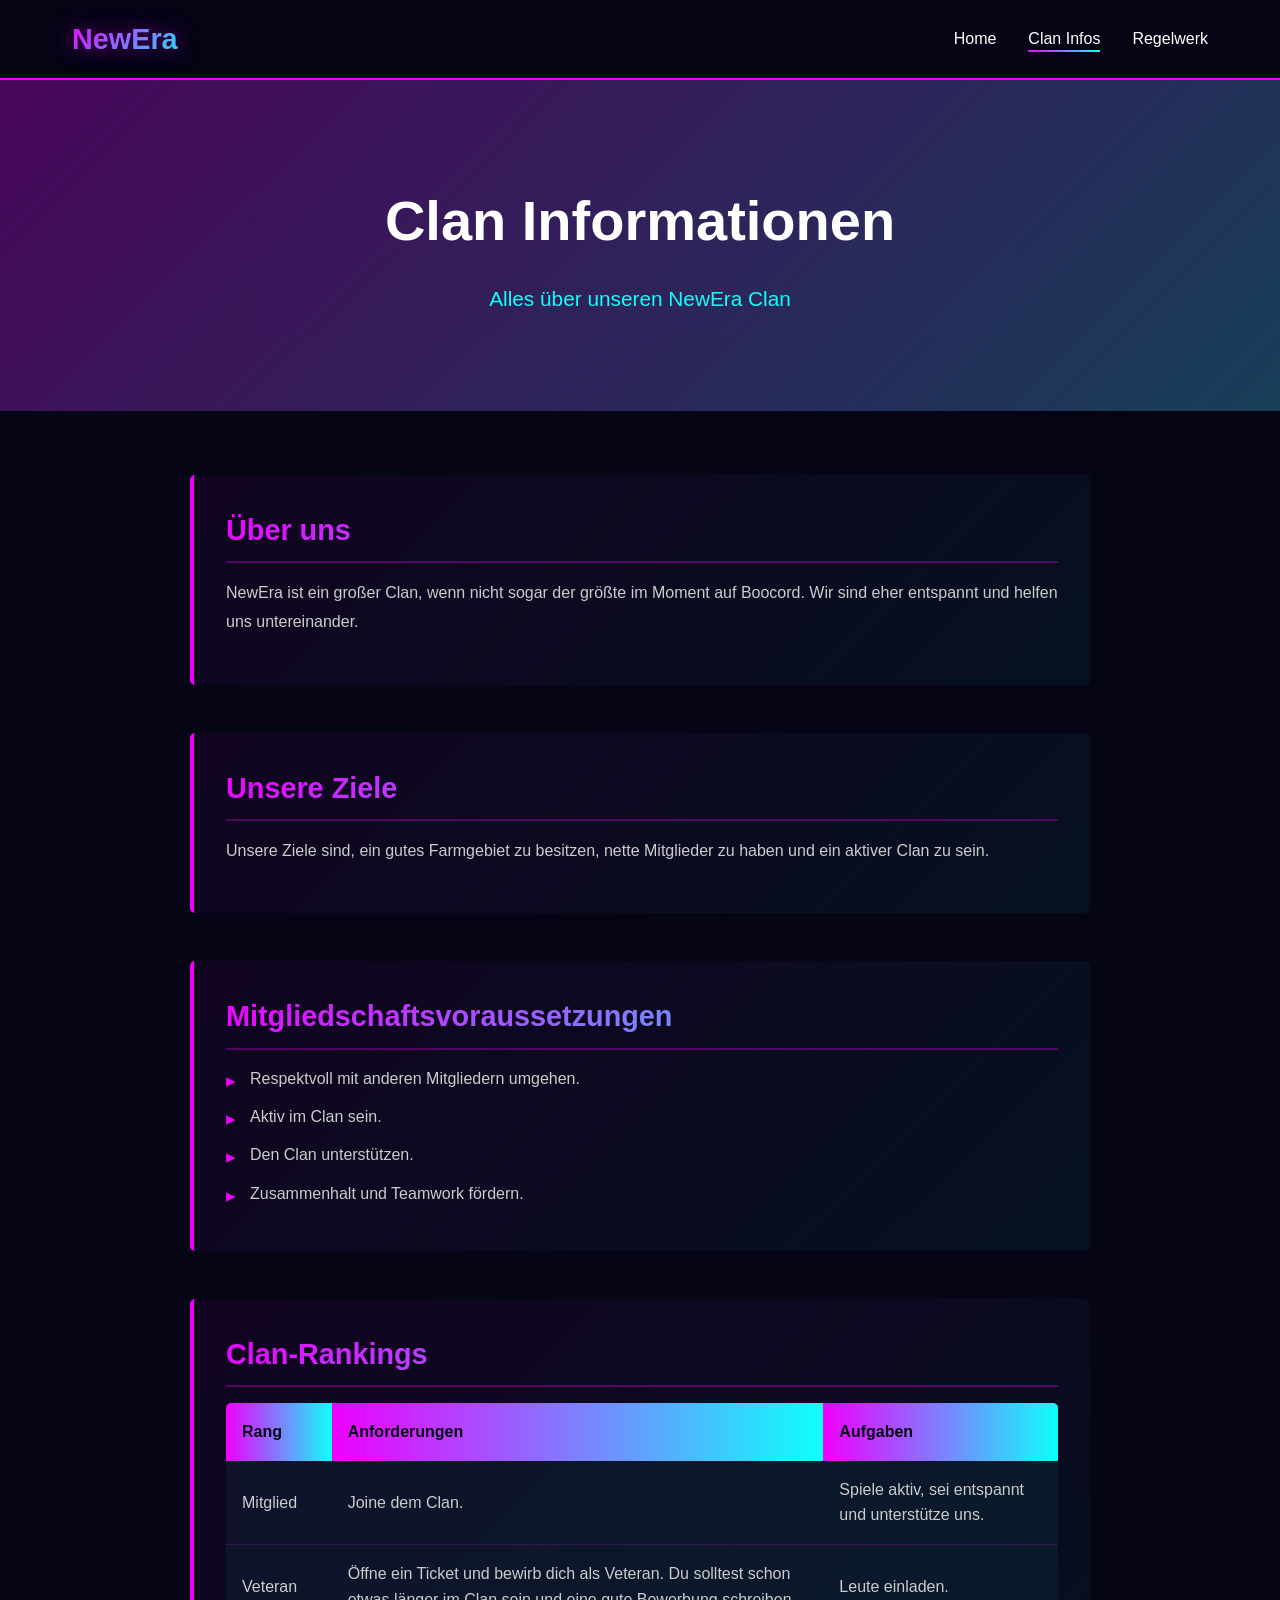
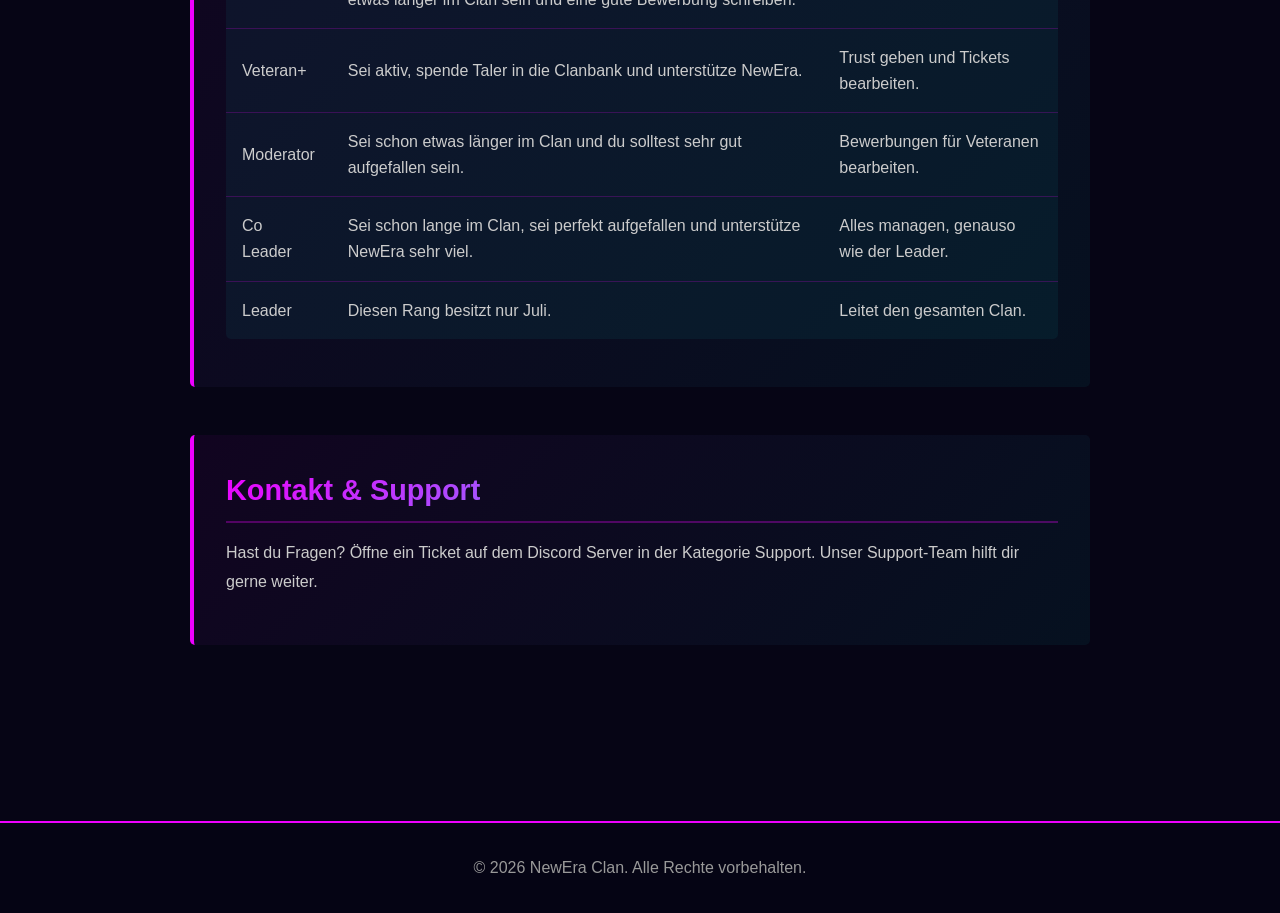
==== claninfos.html @ 6bc12ff0 "Update claninfos.html" ====
<!DOCTYPE html>
<html lang="de">
<head>
    <meta charset="UTF-8">
    <meta name="viewport" content="width=device-width, initial-scale=1.0">
    <title>Clan Infos - NewEra</title>

    <link rel="stylesheet" href="styles.css">
    <link rel="stylesheet" href="pages.css">
</head>
<body>

<nav class="navbar">
    <div class="nav-container">
        <div class="logo">NewEra</div>

        <ul class="nav-links">
            <li><a href="index.html">Home</a></li>
            <li><a href="claninfos.html" class="active">Clan Infos</a></li>
            <li><a href="Regeln.html">Regelwerk</a></li>
        </ul>
    </div>
</nav>

<section class="page-header">
    <h1>Clan Informationen</h1>
    <p>Alles über unseren NewEra Clan</p>
</section>

<section class="page-content">
    <div class="content-container">

        <div class="info-section">
            <h2>Über uns</h2>

            <p>
                NewEra ist ein großer Clan, wenn nicht sogar der größte im
                Moment auf Boocord. Wir sind eher entspannt und helfen uns
                untereinander.
            </p>
        </div>

        <div class="info-section">
            <h2>Unsere Ziele</h2>

            <p>
                Unsere Ziele sind, ein gutes Farmgebiet zu besitzen,
                nette Mitglieder zu haben und ein aktiver Clan zu sein.
            </p>
        </div>

        <div class="info-section">
            <h2>Mitgliedschaftsvoraussetzungen</h2>

            <ul>
                <li>Respektvoll mit anderen Mitgliedern umgehen.</li>
                <li>Aktiv im Clan sein.</li>
                <li>Den Clan unterstützen.</li>
                <li>Zusammenhalt und Teamwork fördern.</li>
            </ul>
        </div>

        <div class="info-section">
            <h2>Clan-Rankings</h2>

            <table class="info-table">

                <tr>
                    <th>Rang</th>
                    <th>Anforderungen</th>
                    <th>Aufgaben</th>
                </tr>

                <tr>
                    <td>Mitglied</td>
                    <td>Joine dem Clan.</td>
                    <td>
                        Spiele aktiv, sei entspannt und unterstütze uns.
                    </td>
                </tr>

                <tr>
                    <td>Veteran</td>
                    <td>
                        Öffne ein Ticket und bewirb dich als Veteran.
                        Du solltest schon etwas länger im Clan sein und
                        eine gute Bewerbung schreiben.
                    </td>
                    <td>
                        Leute einladen.
                    </td>
                </tr>

                <tr>
                    <td>Veteran+</td>
                    <td>
                        Sei aktiv, spende Taler in die Clanbank und
                        unterstütze NewEra.
                    </td>
                    <td>
                        Trust geben und Tickets bearbeiten.
                    </td>
                </tr>

                <tr>
                    <td>Moderator</td>
                    <td>
                        Sei schon etwas länger im Clan und du solltest
                        sehr gut aufgefallen sein.
                    </td>
                    <td>
                        Bewerbungen für Veteranen bearbeiten.
                    </td>
                </tr>

                <tr>
                    <td>Co Leader</td>
                    <td>
                        Sei schon lange im Clan, sei perfekt aufgefallen
                        und unterstütze NewEra sehr viel.
                    </td>
                    <td>
                        Alles managen, genauso wie der Leader.
                    </td>
                </tr>

                <tr>
                    <td>Leader</td>
                    <td>
                        Diesen Rang besitzt nur Juli.
                    </td>
                    <td>
                        Leitet den gesamten Clan.
                    </td>
                </tr>

            </table>
        </div>

        <div class="info-section">
            <h2>Kontakt & Support</h2>

            <p>
                Hast du Fragen? Öffne ein Ticket auf dem Discord Server
                in der Kategorie Support.

                Unser Support-Team hilft dir gerne weiter.
            </p>
        </div>

    </div>
</section>

<footer class="footer">
    <p>&copy; 2026 NewEra Clan. Alle Rechte vorbehalten.</p>
</footer>

</body>
</html>
---- styles.css ----
* {
    margin: 0;
    padding: 0;
    box-sizing: border-box;
}

body {
    font-family: 'Arial', sans-serif;
    background-color: #060515;
    color: #ffffff;
    line-height: 1.6;
    overflow-x: hidden;
}

/* Navbar */
.navbar {
    background-color: rgba(6, 5, 21, 0.95);
    backdrop-filter: blur(10px);
    border-bottom: 2px solid #EE00FF;
    position: sticky;
    top: 0;
    z-index: 1000;
}

.nav-container {
    max-width: 1200px;
    margin: 0 auto;
    padding: 1rem 2rem;
    display: flex;
    justify-content: space-between;
    align-items: center;
}

.logo {
    font-size: 1.8rem;
    font-weight: bold;
    background: linear-gradient(135deg, #EE00FF 0%, #0FFFFB 100%);
    -webkit-background-clip: text;
    -webkit-text-fill-color: transparent;
    background-clip: text;
    text-shadow: 0 0 20px rgba(238, 0, 255, 0.5);
}

.nav-links {
    display: flex;
    list-style: none;
    gap: 2rem;
}

.nav-links a {
    color: #ffffff;
    text-decoration: none;
    font-weight: 500;
    transition: all 0.3s ease;
    position: relative;
}

.nav-links a::after {
    content: '';
    position: absolute;
    bottom: -5px;
    left: 0;
    width: 0;
    height: 2px;
    background: linear-gradient(90deg, #EE00FF, #0FFFFB);
    transition: width 0.3s ease;
}

.nav-links a:hover {
    color: #0FFFFB;
}

.nav-links a:hover::after {
    width: 100%;
}

.nav-links a.active::after {
    width: 100%;
}

/* Hero Section */
.hero {
    min-height: 100vh;
    display: flex;
    align-items: center;
    justify-content: center;
    position: relative;
    overflow: hidden;
    background-color: #060515;
}

.glow-container {
    text-align: center;
    z-index: 10;
    position: relative;
}

.main-title {
    font-size: 8rem;
    font-weight: bold;
    margin-bottom: 1rem;
    background: linear-gradient(135deg, #EE00FF 0%, #0FFFFB 100%);
    -webkit-background-clip: text;
    -webkit-text-fill-color: transparent;
    background-clip: text;
    animation: glow-pulse 3s ease-in-out infinite;
    text-shadow: 0 0 60px rgba(238, 0, 255, 0.6), 0 0 100px rgba(15, 255, 251, 0.4);
    letter-spacing: 0.1em;
}

@keyframes glow-pulse {
    0%, 100% {
        filter: drop-shadow(0 0 20px rgba(238, 0, 255, 0.5)) drop-shadow(0 0 40px rgba(15, 255, 251, 0.3));
    }
    50% {
        filter: drop-shadow(0 0 40px rgba(238, 0, 255, 0.7)) drop-shadow(0 0 80px rgba(15, 255, 251, 0.5));
    }
}

.subtitle {
    font-size: 1.5rem;
    color: #0FFFFB;
    margin-bottom: 2rem;
    animation: fade-in 2s ease-in;
}

@keyframes fade-in {
    from {
        opacity: 0;
        transform: translateY(20px);
    }
    to {
        opacity: 1;
        transform: translateY(0);
    }
}

/* Animated Background Stars */
.stars {
    position: absolute;
    width: 100%;
    height: 100%;
    top: 0;
    left: 0;
    z-index: 1;
}

.stars::before {
    content: '';
    position: absolute;
    width: 400px;
    height: 400px;
    background: radial-gradient(circle, rgba(238, 0, 255, 0.15) 1px, transparent 1px);
    background-size: 50px 50px;
    top: 50%;
    left: 50%;
    transform: translate(-50%, -50%);
    animation: float 20s infinite linear;
}

@keyframes float {
    0% {
        transform: translate(-50%, -50%) rotate(0deg);
    }
    100% {
        transform: translate(-50%, -50%) rotate(360deg);
    }
}

/* Features Section */
.features {
    max-width: 1200px;
    margin: 4rem auto;
    padding: 2rem;
    display: grid;
    grid-template-columns: repeat(auto-fit, minmax(300px, 1fr));
    gap: 2rem;
}

.feature-card {
    background: rgba(238, 0, 255, 0.05);
    border: 2px solid;
    border-image: linear-gradient(135deg, #EE00FF 0%, #0FFFFB 100%);
    border-image-slice: 1;
    padding: 2rem;
    border-radius: 10px;
    transition: all 0.3s ease;
    position: relative;
    overflow: hidden;
}

.feature-card::before {
    content: '';
    position: absolute;
    top: -50%;
    left: -50%;
    width: 200%;
    height: 200%;
    background: linear-gradient(45deg, transparent, rgba(238, 0, 255, 0.1), transparent);
    transform: rotate(45deg);
    animation: shimmer 3s infinite;
}

@keyframes shimmer {
    0% {
        transform: translateX(-100%) translateY(-100%) rotate(45deg);
    }
    100% {
        transform: translateX(100%) translateY(100%) rotate(45deg);
    }
}

.feature-card:hover {
    background: rgba(15, 255, 251, 0.1);
    transform: translateY(-10px);
    box-shadow: 0 0 30px rgba(238, 0, 255, 0.3), 0 0 60px rgba(15, 255, 251, 0.2);
}

.feature-card h3 {
    font-size: 1.5rem;
    margin-bottom: 1rem;
    background: linear-gradient(135deg, #EE00FF 0%, #0FFFFB 100%);
    -webkit-background-clip: text;
    -webkit-text-fill-color: transparent;
    background-clip: text;
    position: relative;
    z-index: 2;
}

.feature-card p {
    color: #cccccc;
    margin-bottom: 1.5rem;
    position: relative;
    z-index: 2;
}

.cta-button {
    display: inline-block;
    padding: 0.75rem 1.5rem;
    background: linear-gradient(135deg, #EE00FF 0%, #0FFFFB 100%);
    color: #060515;
    text-decoration: none;
    border-radius: 5px;
    font-weight: bold;
    transition: all 0.3s ease;
    position: relative;
    z-index: 2;
    cursor: pointer;
    border: none;
    font-size: 1rem;
}

.cta-button:hover {
    transform: scale(1.05);
    box-shadow: 0 0 20px rgba(238, 0, 255, 0.6);
}

/* Footer */
.footer {
    background-color: rgba(6, 5, 21, 0.95);
    border-top: 2px solid #EE00FF;
    text-align: center;
    padding: 2rem;
    margin-top: 4rem;
    color: #999999;
}

/* Responsive */
@media (max-width: 768px) {
    .main-title {
        font-size: 3rem;
    }

    .subtitle {
        font-size: 1.2rem;
    }

    .nav-links {
        gap: 1rem;
    }

    .nav-links a {
        font-size: 0.9rem;
    }
}
---- pages.css ----
/* Page Header */
.page-header {
    background: linear-gradient(135deg, #EE00FF 0%, #0FFFFB 100%);
    background-attachment: fixed;
    padding: 6rem 2rem;
    text-align: center;
    position: relative;
    overflow: hidden;
}

.page-header::before {
    content: '';
    position: absolute;
    top: 0;
    left: 0;
    right: 0;
    bottom: 0;
    background: rgba(6, 5, 21, 0.7);
    z-index: 1;
}

.page-header h1 {
    font-size: 3.5rem;
    color: #ffffff;
    margin-bottom: 1rem;
    position: relative;
    z-index: 2;
    animation: fadeInDown 0.8s ease;
}

.page-header p {
    font-size: 1.3rem;
    color: #0FFFFB;
    position: relative;
    z-index: 2;
    animation: fadeInUp 0.8s ease;
}

@keyframes fadeInDown {
    from {
        opacity: 0;
        transform: translateY(-30px);
    }
    to {
        opacity: 1;
        transform: translateY(0);
    }
}

@keyframes fadeInUp {
    from {
        opacity: 0;
        transform: translateY(30px);
    }
    to {
        opacity: 1;
        transform: translateY(0);
    }
}

/* Page Content */
.page-content {
    min-height: 60vh;
    padding: 4rem 2rem;
    background-color: #060515;
}

.content-container {
    max-width: 900px;
    margin: 0 auto;
}

.info-section {
    margin-bottom: 3rem;
    padding: 2rem;
    background: linear-gradient(135deg, rgba(238, 0, 255, 0.05) 0%, rgba(15, 255, 251, 0.05) 100%);
    border-left: 4px solid #EE00FF;
    border-radius: 5px;
    transition: all 0.3s ease;
    animation: slideIn 0.6s ease forwards;
    opacity: 0;
}

@keyframes slideIn {
    from {
        opacity: 0;
        transform: translateX(-20px);
    }
    to {
        opacity: 1;
        transform: translateX(0);
    }
}

.info-section:nth-child(1) {
    animation-delay: 0.1s;
}

.info-section:nth-child(2) {
    animation-delay: 0.2s;
}

.info-section:nth-child(3) {
    animation-delay: 0.3s;
}

.info-section:nth-child(4) {
    animation-delay: 0.4s;
}

.info-section:nth-child(5) {
    animation-delay: 0.5s;
}

.info-section:nth-child(6) {
    animation-delay: 0.6s;
}

.info-section:nth-child(7) {
    animation-delay: 0.7s;
}

.info-section:nth-child(8) {
    animation-delay: 0.8s;
}

.info-section:hover {
    background: linear-gradient(135deg, rgba(238, 0, 255, 0.1) 0%, rgba(15, 255, 251, 0.1) 100%);
    border-left-color: #0FFFFB;
    box-shadow: 0 0 20px rgba(238, 0, 255, 0.2);
    transform: translateX(10px);
}

.info-section h2 {
    font-size: 1.8rem;
    background: linear-gradient(135deg, #EE00FF 0%, #0FFFFB 100%);
    -webkit-background-clip: text;
    -webkit-text-fill-color: transparent;
    background-clip: text;
    margin-bottom: 1rem;
    padding-bottom: 0.5rem;
    border-bottom: 2px solid rgba(238, 0, 255, 0.3);
}

.info-section p {
    color: #cccccc;
    line-height: 1.8;
    margin-bottom: 1rem;
}

.info-section ul {
    list-style: none;
    padding-left: 0;
}

.info-section ul li {
    color: #cccccc;
    margin-bottom: 0.8rem;
    padding-left: 1.5rem;
    position: relative;
    line-height: 1.6;
}

.info-section ul li::before {
    content: '▸';
    position: absolute;
    left: 0;
    color: #EE00FF;
    font-size: 1.2rem;
}

.info-section strong {
    color: #0FFFFB;
}

/* Table Styling */
.info-table {
    width: 100%;
    border-collapse: collapse;
    margin: 1rem 0;
    background-color: rgba(15, 255, 251, 0.05);
    border-radius: 5px;
    overflow: hidden;
}

.info-table th {
    background: linear-gradient(90deg, #EE00FF 0%, #0FFFFB 100%);
    color: #060515;
    padding: 1rem;
    text-align: left;
    font-weight: bold;
    border: none;
}

.info-table td {
    padding: 1rem;
    border-bottom: 1px solid rgba(238, 0, 255, 0.2);
    color: #cccccc;
}

.info-table tr:hover td {
    background-color: rgba(238, 0, 255, 0.05);
}

.info-table tr:last-child td {
    border-bottom: none;
}

/* Responsive */
@media (max-width: 768px) {
    .page-header h1 {
        font-size: 2rem;
    }

    .page-header p {
        font-size: 1rem;
    }

    .page-header {
        padding: 3rem 1rem;
    }

    .content-container {
        padding: 0 1rem;
    }

    .info-section {
        padding: 1.5rem;
    }

    .info-section h2 {
        font-size: 1.4rem;
    }

    .info-table th,
    .info-table td {
        padding: 0.75rem;
        font-size: 0.9rem;
    }
}
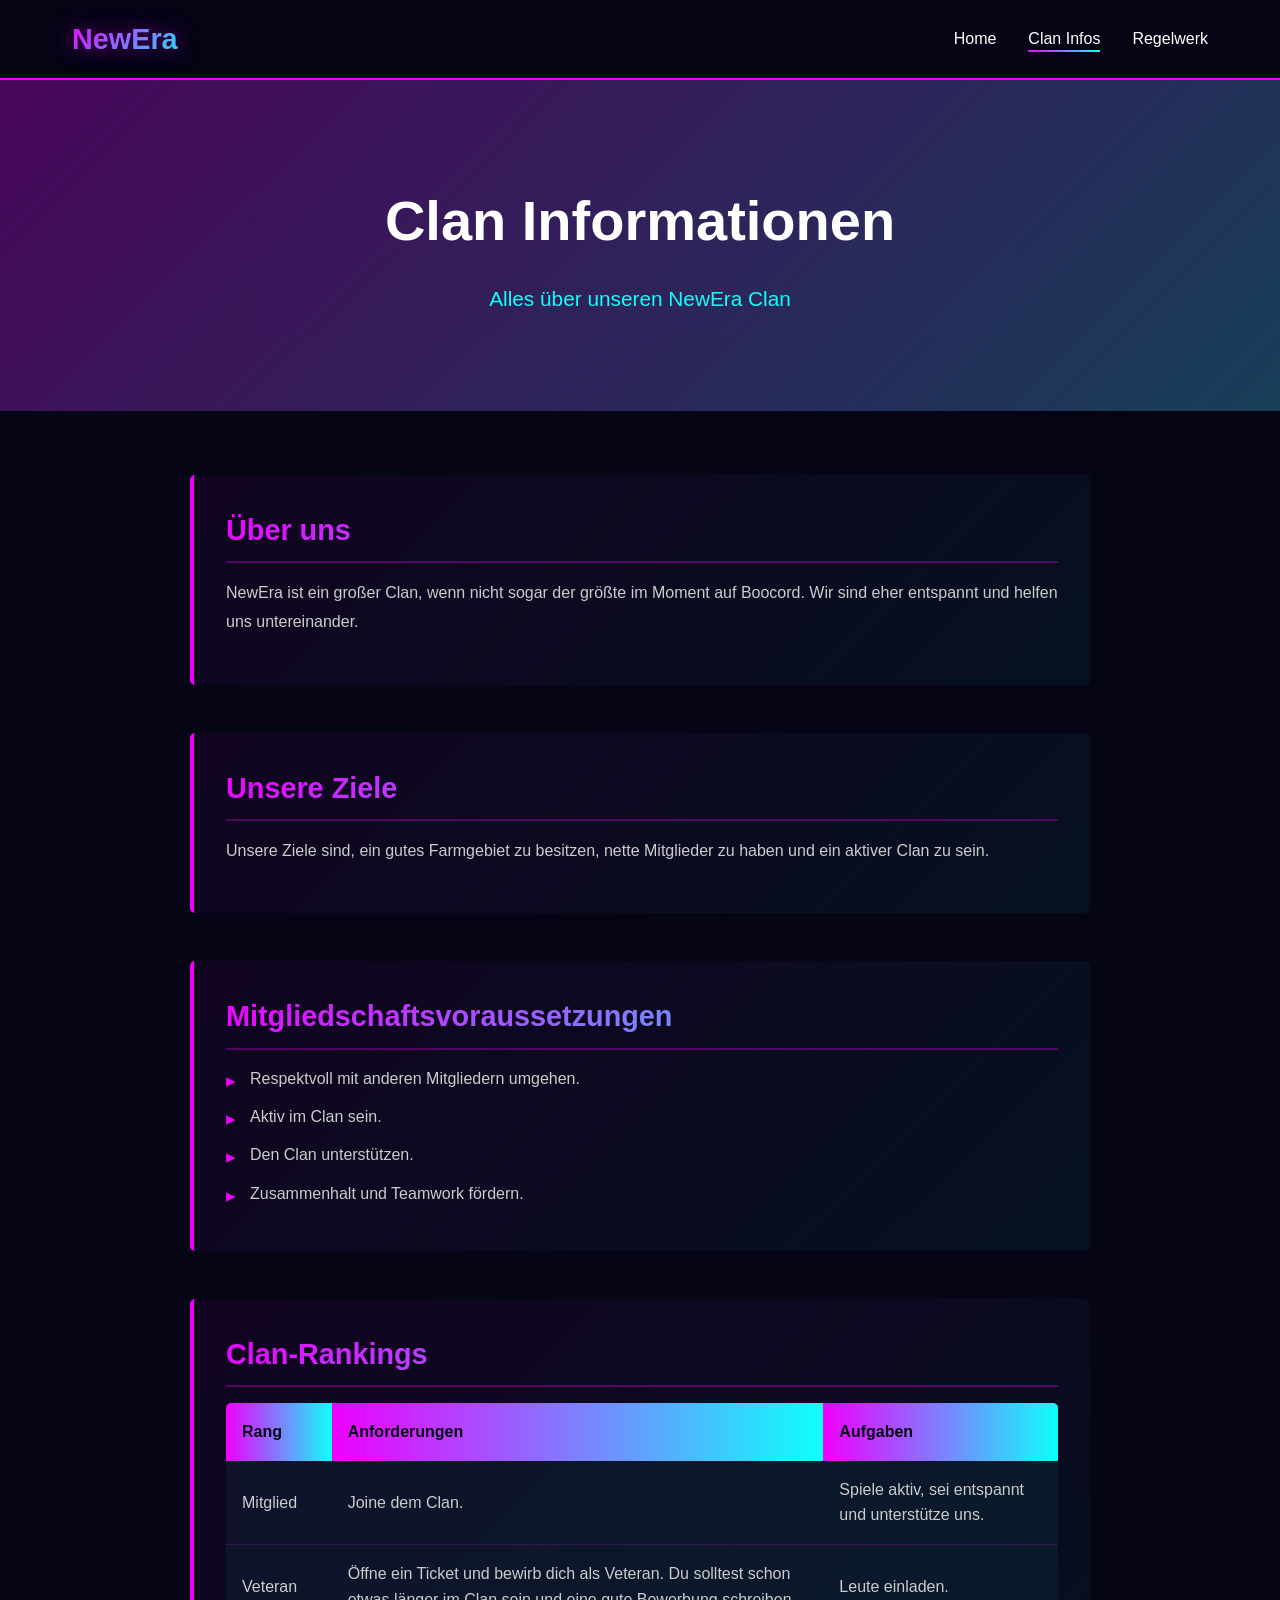
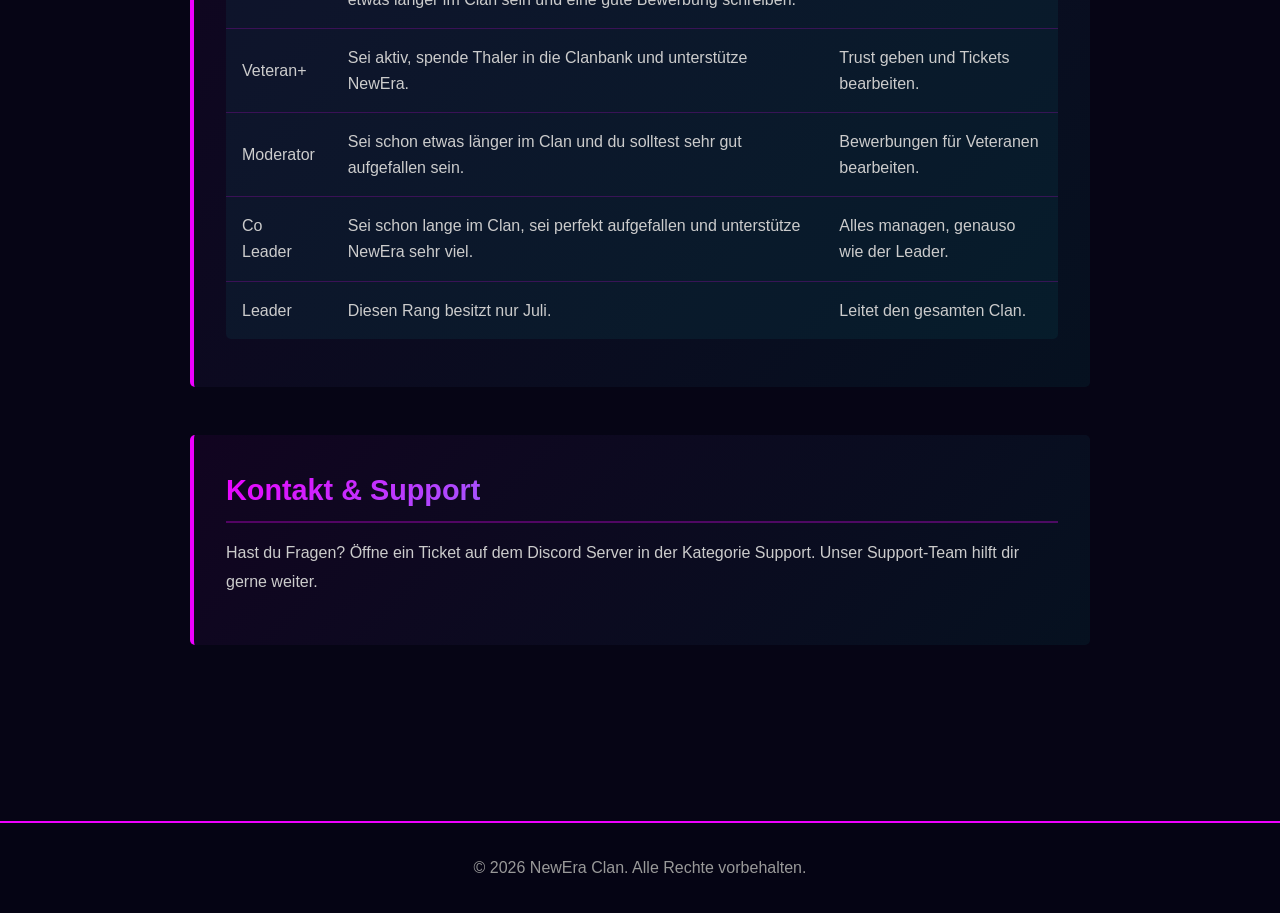
==== commit 56e29596: "Update claninfos.html" ====
--- a/claninfos.html
+++ b/claninfos.html
@@ -94,7 +94,7 @@
                 <tr>
                     <td>Veteran+</td>
                     <td>
-                        Sei aktiv, spende Taler in die Clanbank und
+                        Sei aktiv, spende Thaler in die Clanbank und
                         unterstütze NewEra.
                     </td>
                     <td>
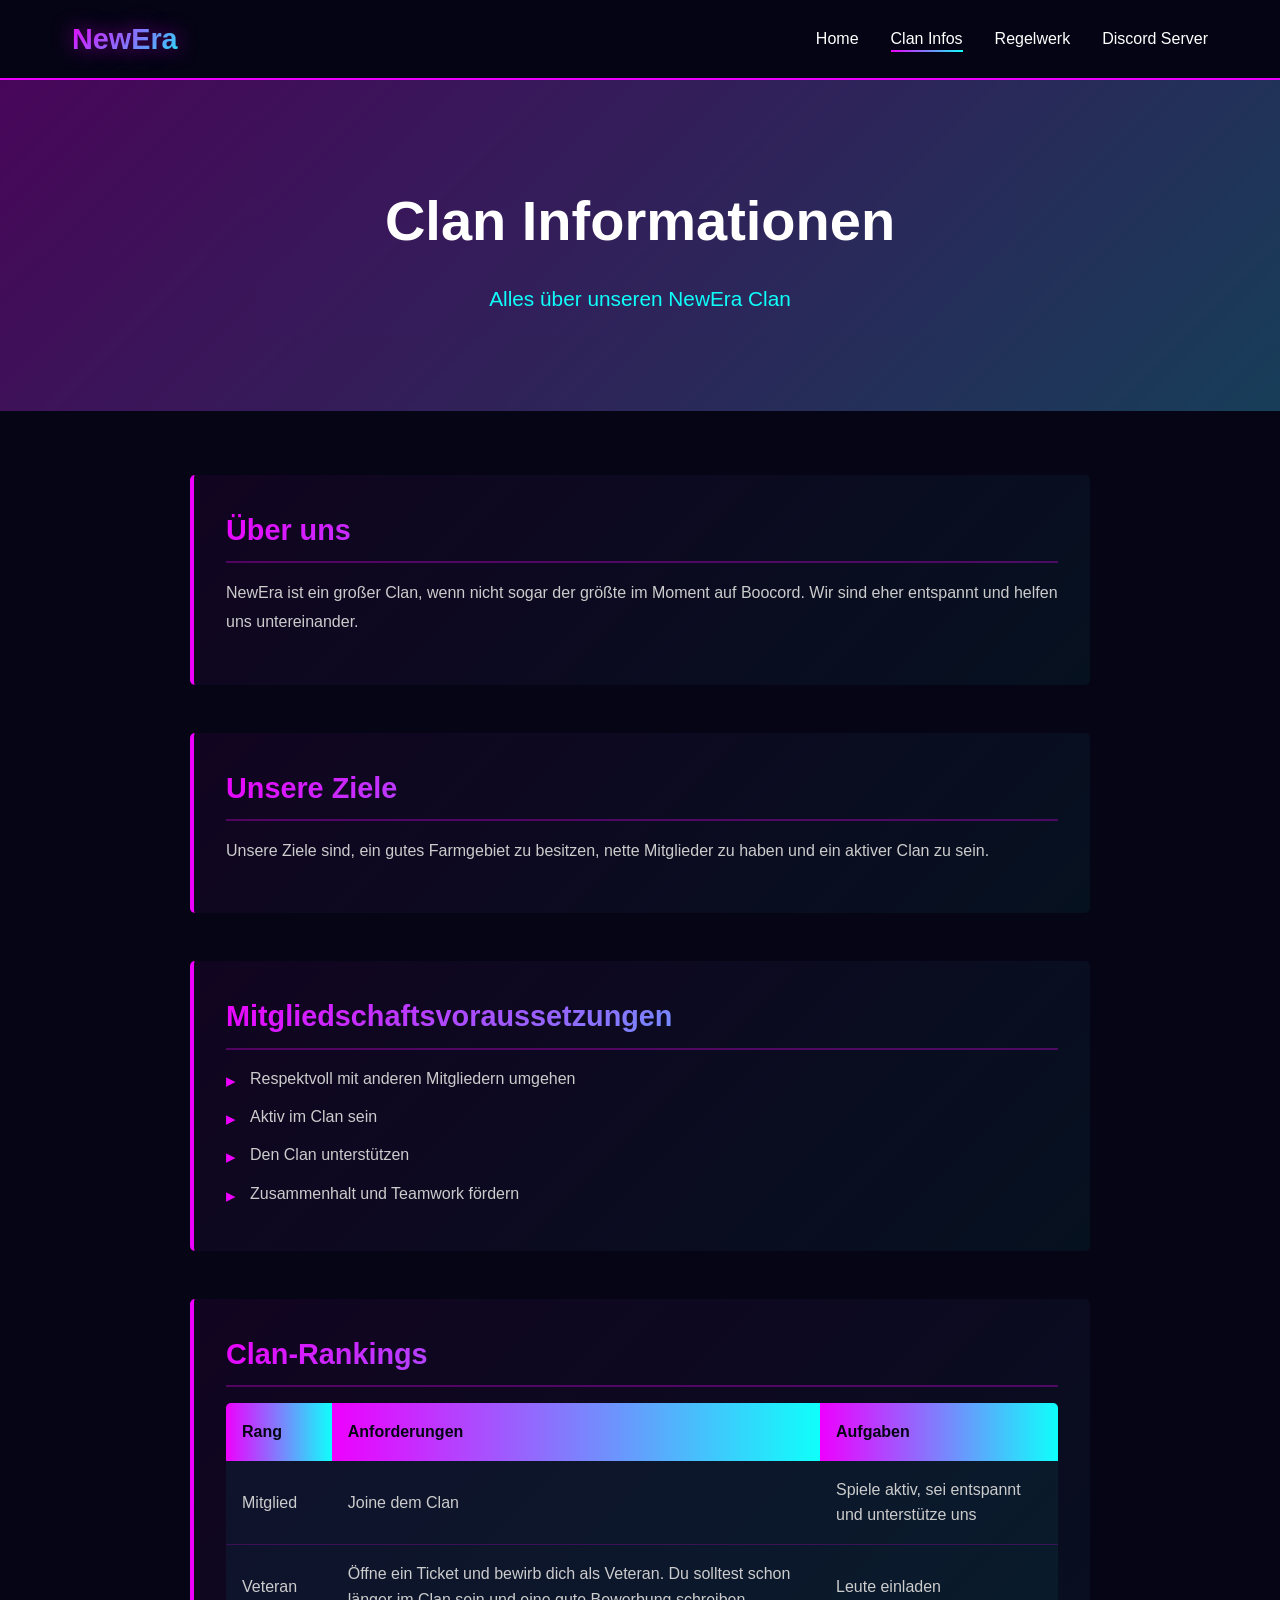
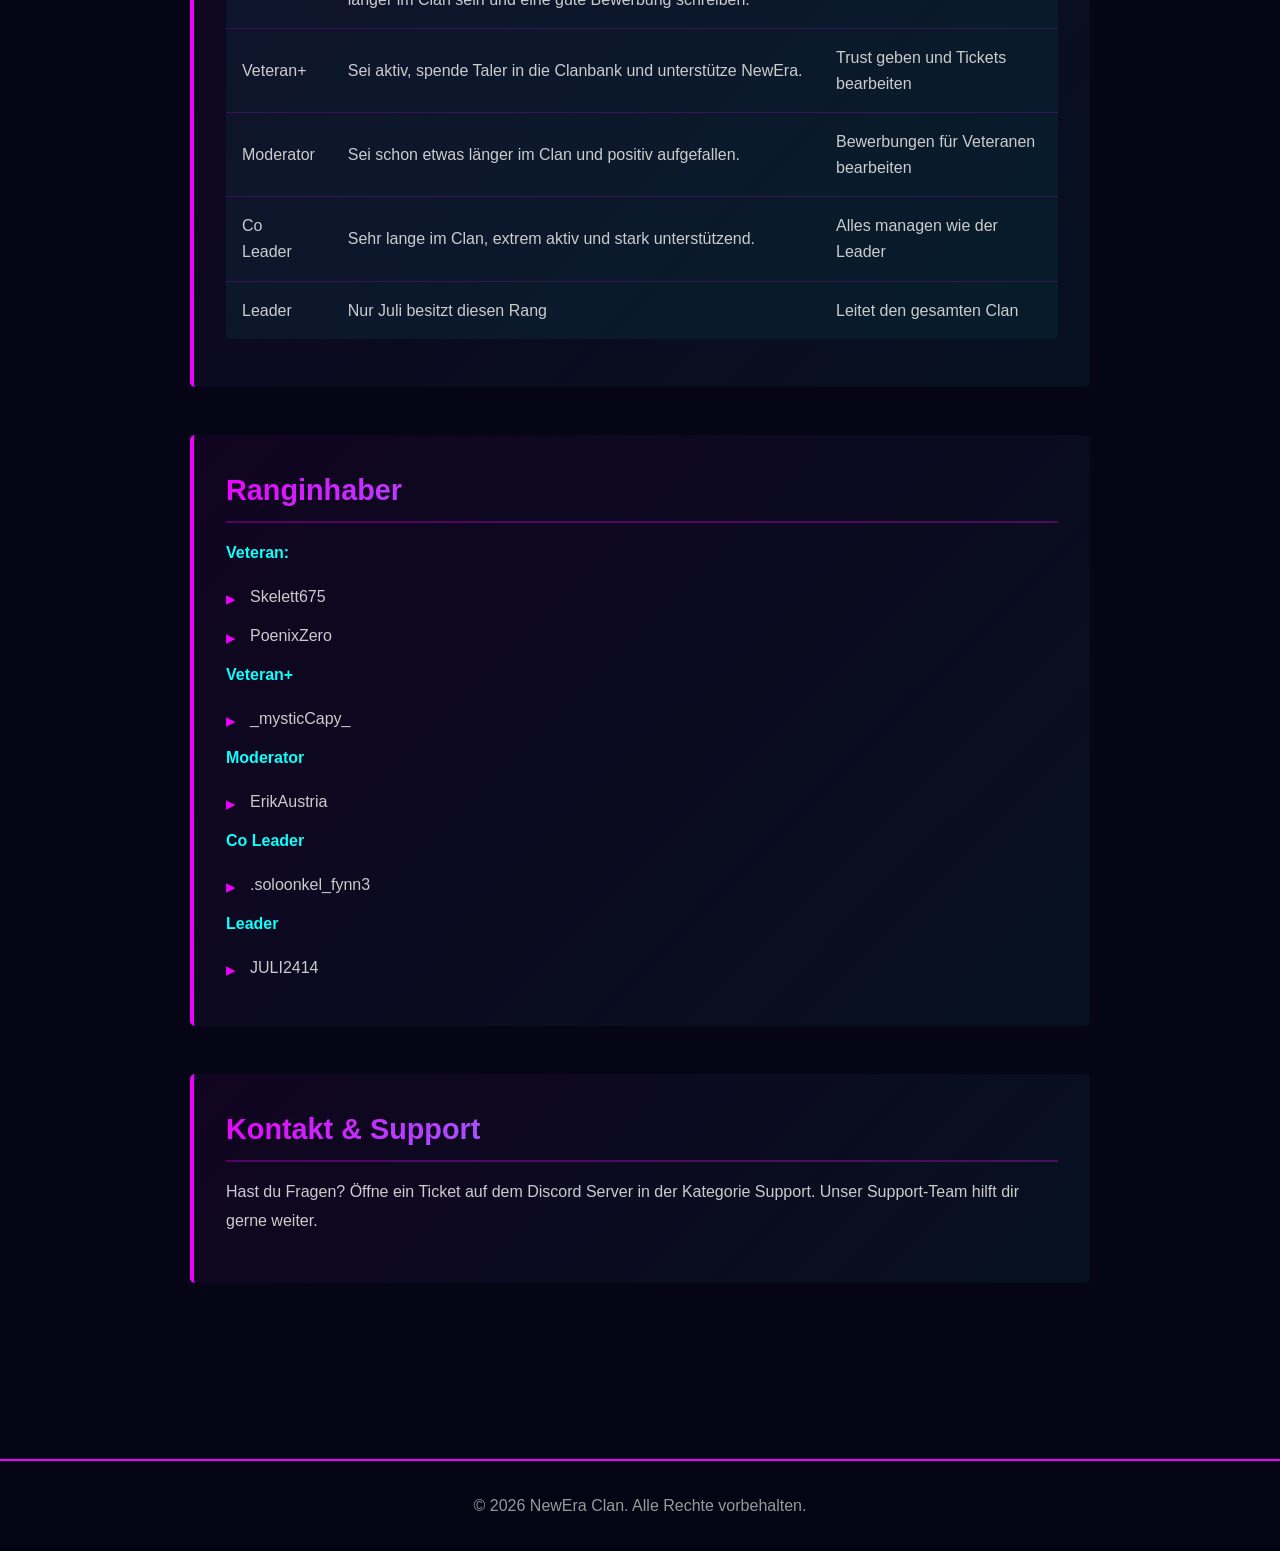
==== commit f0f4b6dd: "Update claninfos.html" ====
--- a/claninfos.html
+++ b/claninfos.html
@@ -7,7 +7,12 @@
 
     <link rel="stylesheet" href="styles.css">
     <link rel="stylesheet" href="pages.css">
+
+    <!-- ICON -->
+    <link rel="icon" type="image/png" href="favicon.png">
+    <link rel="shortcut icon" href="favicon.ico">
 </head>
+
 <body>
 
 <nav class="navbar">
@@ -18,6 +23,11 @@
             <li><a href="index.html">Home</a></li>
             <li><a href="claninfos.html" class="active">Clan Infos</a></li>
             <li><a href="Regeln.html">Regelwerk</a></li>
+            <li>
+                <a href="https://discord.gg/t6cKAndmGn" target="_blank">
+                    Discord Server
+                </a>
+            </li>
         </ul>
     </div>
 </nav>
@@ -30,41 +40,40 @@
 <section class="page-content">
     <div class="content-container">
 
+        <!-- ÜBER UNS -->
         <div class="info-section">
             <h2>Über uns</h2>
-
             <p>
-                NewEra ist ein großer Clan, wenn nicht sogar der größte im
-                Moment auf Boocord. Wir sind eher entspannt und helfen uns
-                untereinander.
+                NewEra ist ein großer Clan, wenn nicht sogar der größte im Moment auf Boocord.
+                Wir sind eher entspannt und helfen uns untereinander.
             </p>
         </div>
 
+        <!-- ZIELE -->
         <div class="info-section">
             <h2>Unsere Ziele</h2>
-
             <p>
                 Unsere Ziele sind, ein gutes Farmgebiet zu besitzen,
                 nette Mitglieder zu haben und ein aktiver Clan zu sein.
             </p>
         </div>
 
+        <!-- MITGLIEDSCHAFT -->
         <div class="info-section">
             <h2>Mitgliedschaftsvoraussetzungen</h2>
-
             <ul>
-                <li>Respektvoll mit anderen Mitgliedern umgehen.</li>
-                <li>Aktiv im Clan sein.</li>
-                <li>Den Clan unterstützen.</li>
-                <li>Zusammenhalt und Teamwork fördern.</li>
+                <li>Respektvoll mit anderen Mitgliedern umgehen</li>
+                <li>Aktiv im Clan sein</li>
+                <li>Den Clan unterstützen</li>
+                <li>Zusammenhalt und Teamwork fördern</li>
             </ul>
         </div>
 
+        <!-- RANKS -->
         <div class="info-section">
             <h2>Clan-Rankings</h2>
 
             <table class="info-table">
-
                 <tr>
                     <th>Rang</th>
                     <th>Anforderungen</th>
@@ -73,77 +82,88 @@
 
                 <tr>
                     <td>Mitglied</td>
-                    <td>Joine dem Clan.</td>
-                    <td>
-                        Spiele aktiv, sei entspannt und unterstütze uns.
-                    </td>
+                    <td>Joine dem Clan</td>
+                    <td>Spiele aktiv, sei entspannt und unterstütze uns</td>
                 </tr>
 
                 <tr>
                     <td>Veteran</td>
                     <td>
                         Öffne ein Ticket und bewirb dich als Veteran.
-                        Du solltest schon etwas länger im Clan sein und
-                        eine gute Bewerbung schreiben.
+                        Du solltest schon länger im Clan sein und eine gute Bewerbung schreiben.
                     </td>
-                    <td>
-                        Leute einladen.
-                    </td>
+                    <td>Leute einladen</td>
                 </tr>
 
                 <tr>
                     <td>Veteran+</td>
                     <td>
-                        Sei aktiv, spende Thaler in die Clanbank und
-                        unterstütze NewEra.
+                        Sei aktiv, spende Taler in die Clanbank und unterstütze NewEra.
                     </td>
-                    <td>
-                        Trust geben und Tickets bearbeiten.
-                    </td>
+                    <td>Trust geben und Tickets bearbeiten</td>
                 </tr>
 
                 <tr>
                     <td>Moderator</td>
                     <td>
-                        Sei schon etwas länger im Clan und du solltest
-                        sehr gut aufgefallen sein.
+                        Sei schon etwas länger im Clan und positiv aufgefallen.
                     </td>
-                    <td>
-                        Bewerbungen für Veteranen bearbeiten.
-                    </td>
+                    <td>Bewerbungen für Veteranen bearbeiten</td>
                 </tr>
 
                 <tr>
                     <td>Co Leader</td>
                     <td>
-                        Sei schon lange im Clan, sei perfekt aufgefallen
-                        und unterstütze NewEra sehr viel.
+                        Sehr lange im Clan, extrem aktiv und stark unterstützend.
                     </td>
-                    <td>
-                        Alles managen, genauso wie der Leader.
-                    </td>
+                    <td>Alles managen wie der Leader</td>
                 </tr>
 
                 <tr>
                     <td>Leader</td>
-                    <td>
-                        Diesen Rang besitzt nur Juli.
-                    </td>
-                    <td>
-                        Leitet den gesamten Clan.
-                    </td>
+                    <td>Nur Juli besitzt diesen Rang</td>
+                    <td>Leitet den gesamten Clan</td>
                 </tr>
-
             </table>
         </div>
 
+        <!-- RANGINHABER -->
+        <div class="info-section">
+            <h2>Ranginhaber</h2>
+
+            <p><strong>Veteran:</strong></p>
+            <ul>
+                <li>Skelett675</li>
+                <li>PoenixZero</li>
+            </ul>
+
+            <p><strong>Veteran+</strong></p>
+            <ul>
+                <li>_mysticCapy_</li>
+            </ul>
+
+            <p><strong>Moderator</strong></p>
+            <ul>
+                <li>ErikAustria</li>
+            </ul>
+
+            <p><strong>Co Leader</strong></p>
+            <ul>
+                <li>.soloonkel_fynn3</li>
+            </ul>
+
+            <p><strong>Leader</strong></p>
+            <ul>
+                <li>JULI2414</li>
+            </ul>
+
+        </div>
+
+        <!-- SUPPORT -->
         <div class="info-section">
             <h2>Kontakt & Support</h2>
-
             <p>
-                Hast du Fragen? Öffne ein Ticket auf dem Discord Server
-                in der Kategorie Support.
-
+                Hast du Fragen? Öffne ein Ticket auf dem Discord Server in der Kategorie Support.
                 Unser Support-Team hilft dir gerne weiter.
             </p>
         </div>
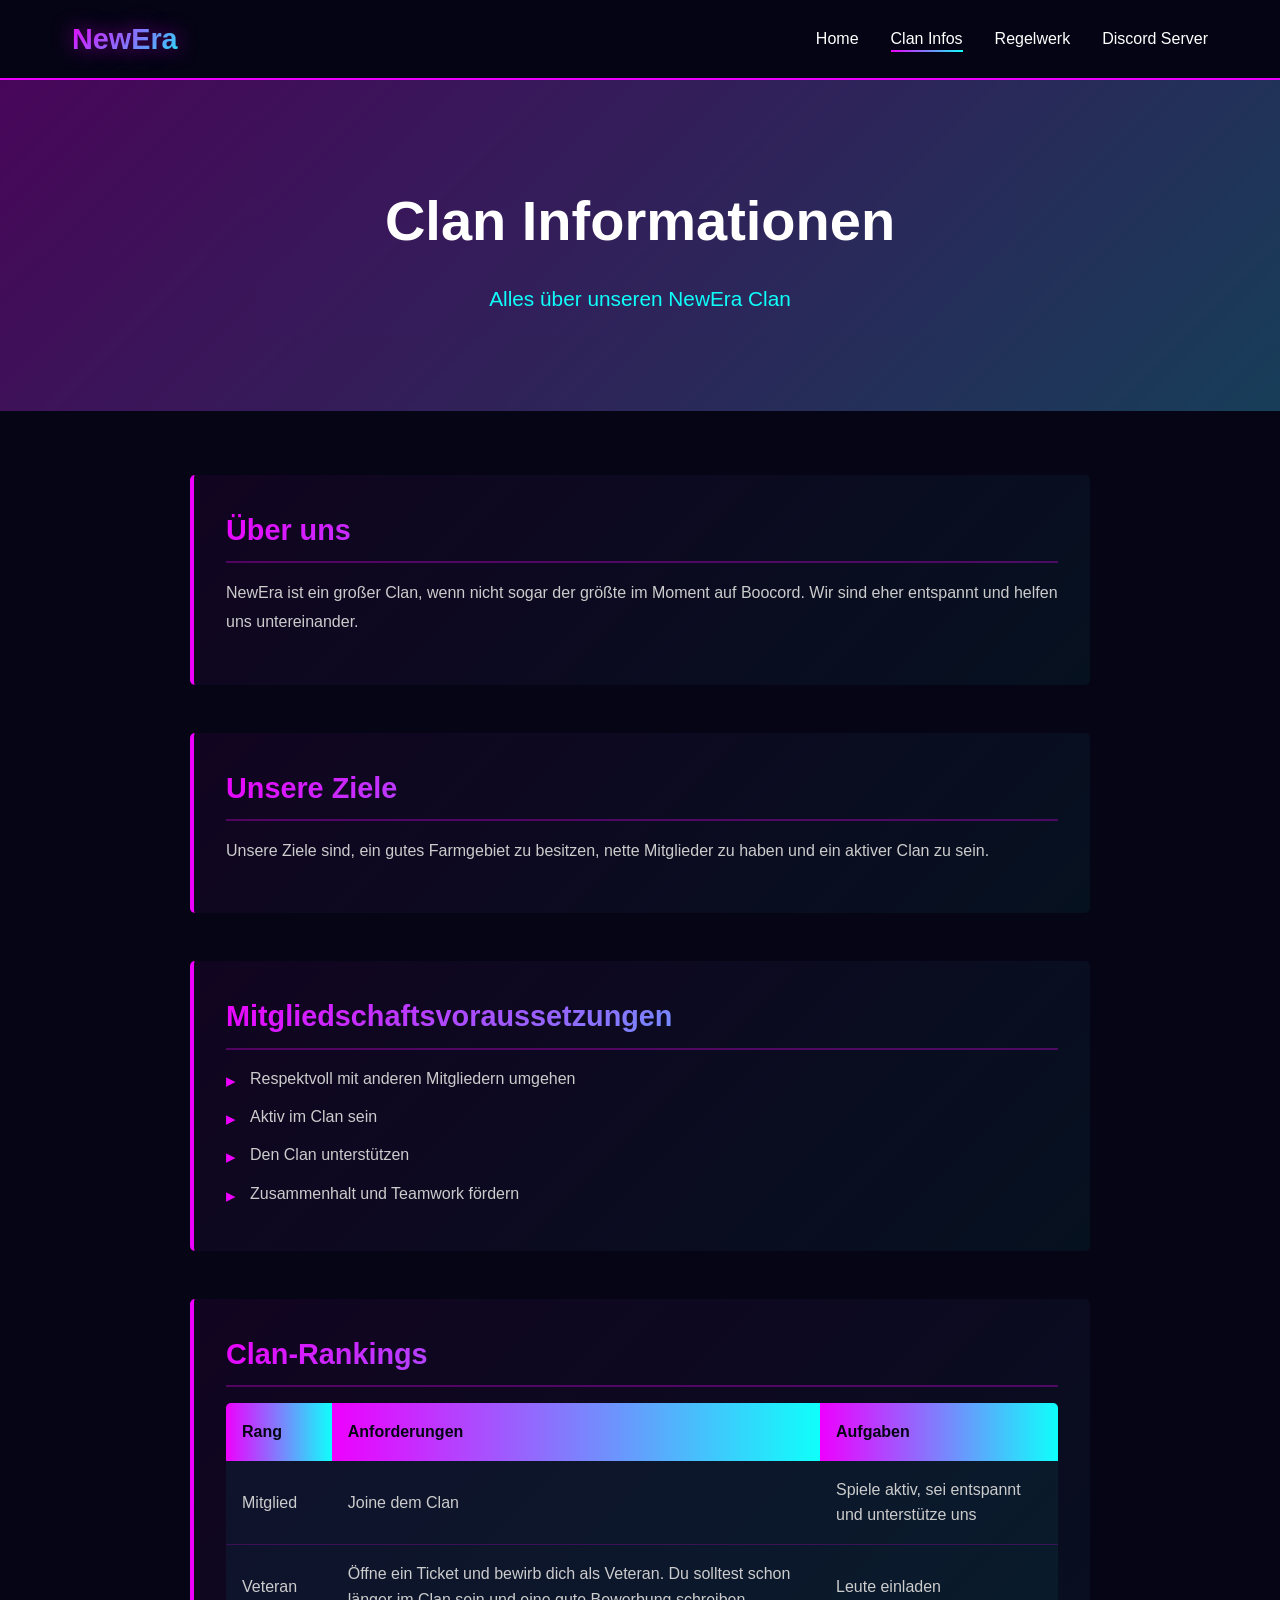
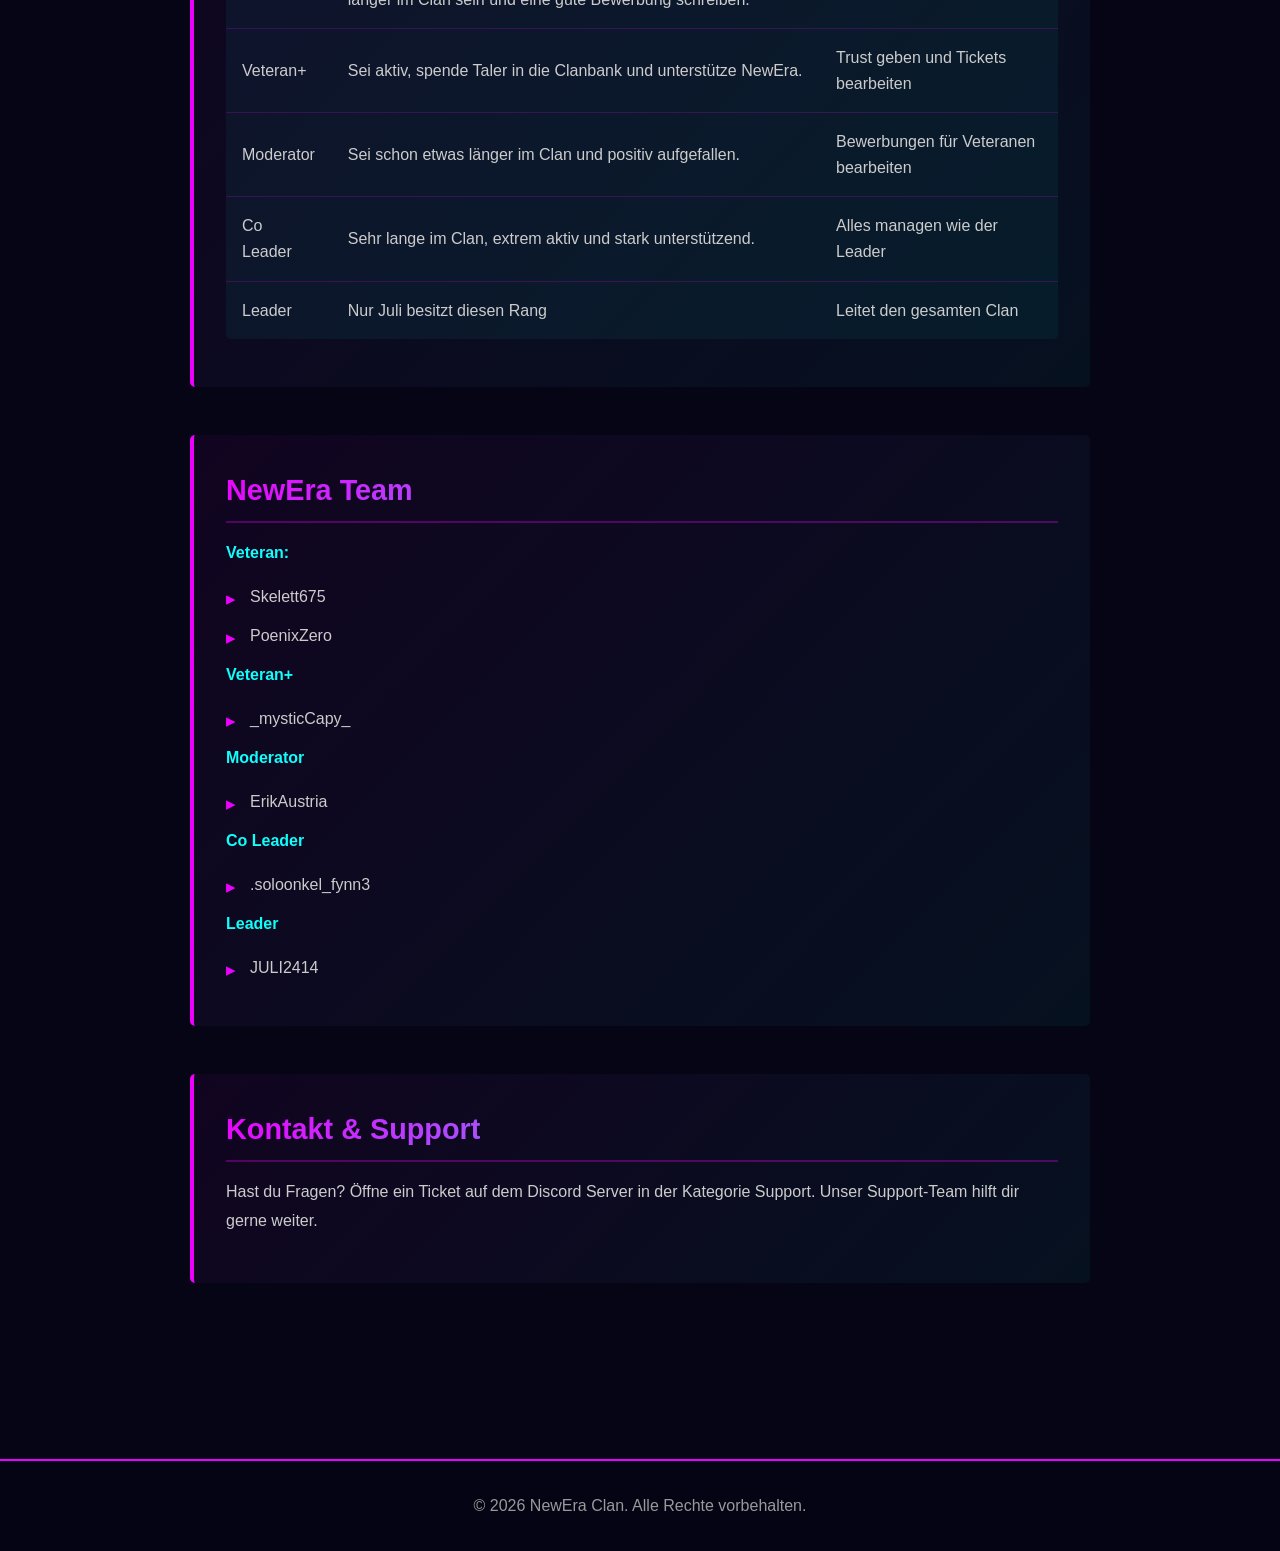
==== commit ec6a93d2: "Update claninfos.html" ====
--- a/claninfos.html
+++ b/claninfos.html
@@ -129,7 +129,7 @@
 
         <!-- RANGINHABER -->
         <div class="info-section">
-            <h2>Ranginhaber</h2>
+            <h2>NewEra Team</h2>
 
             <p><strong>Veteran:</strong></p>
             <ul>
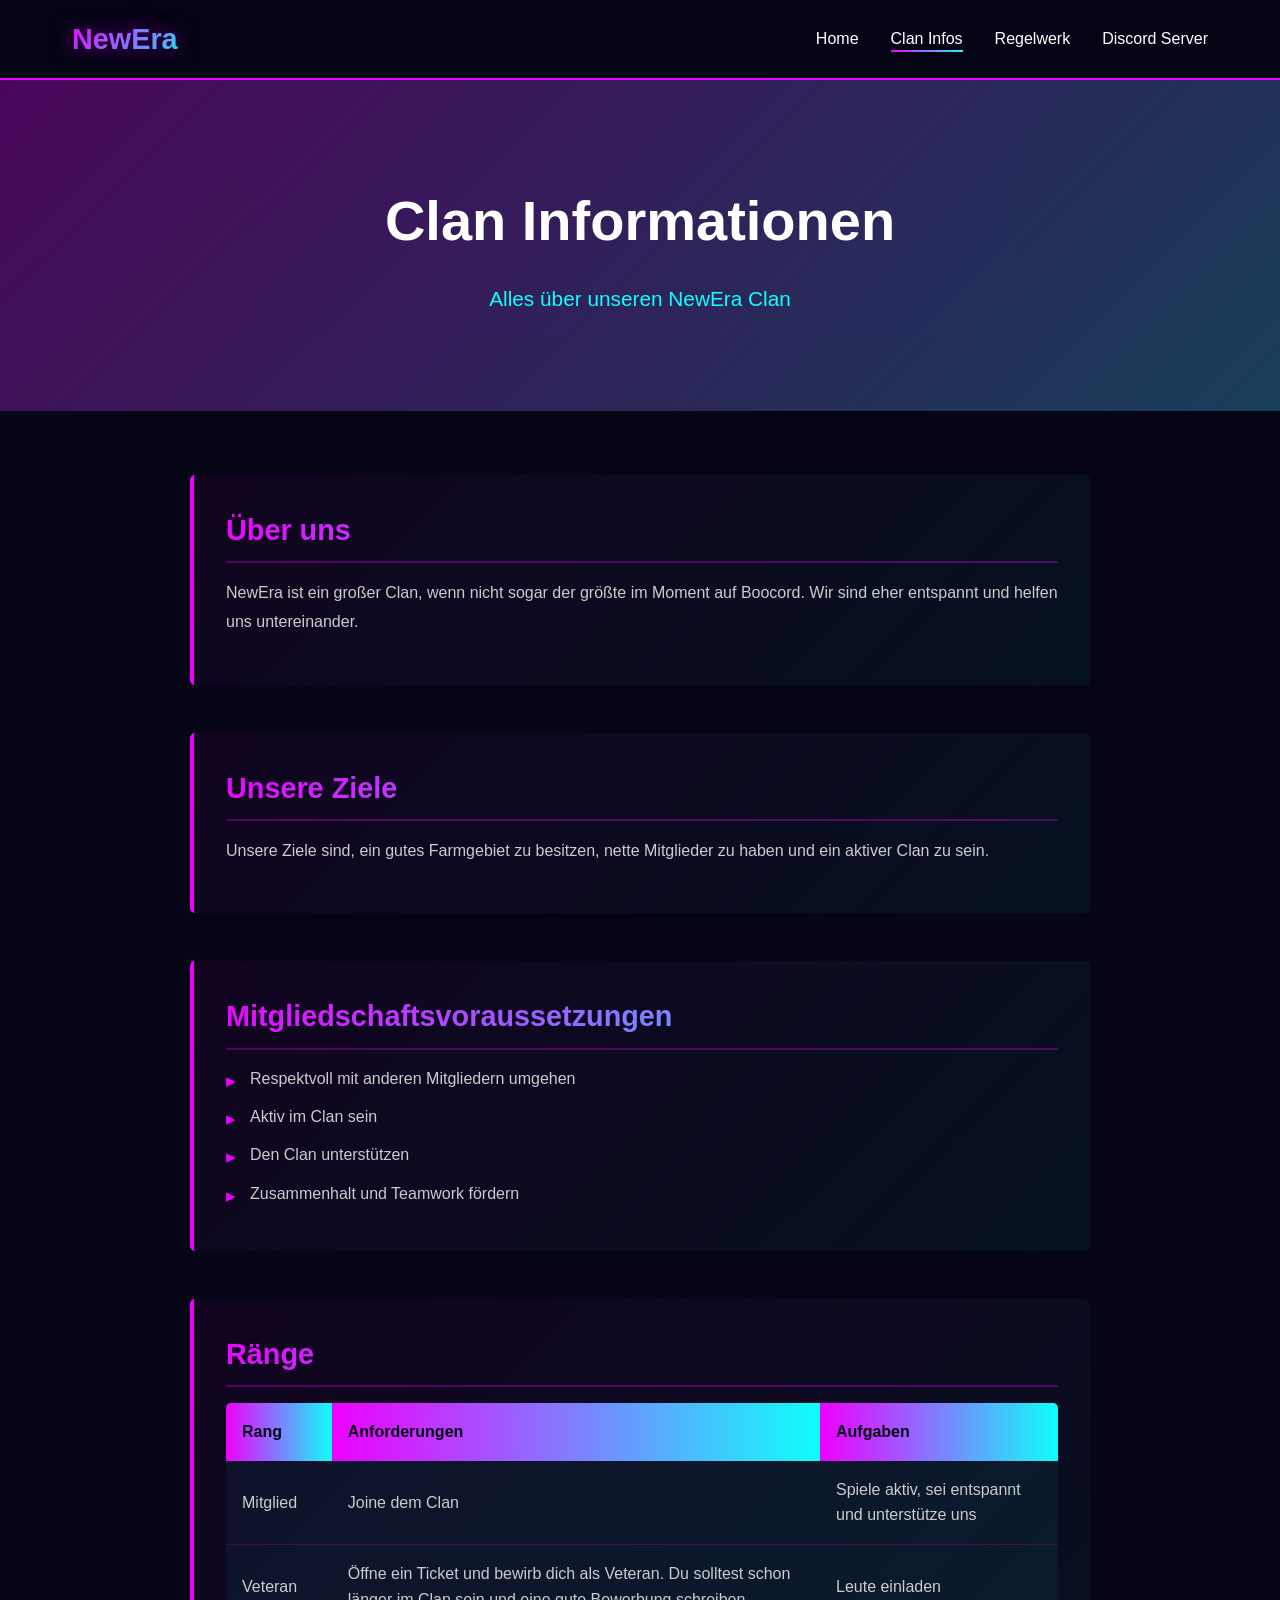
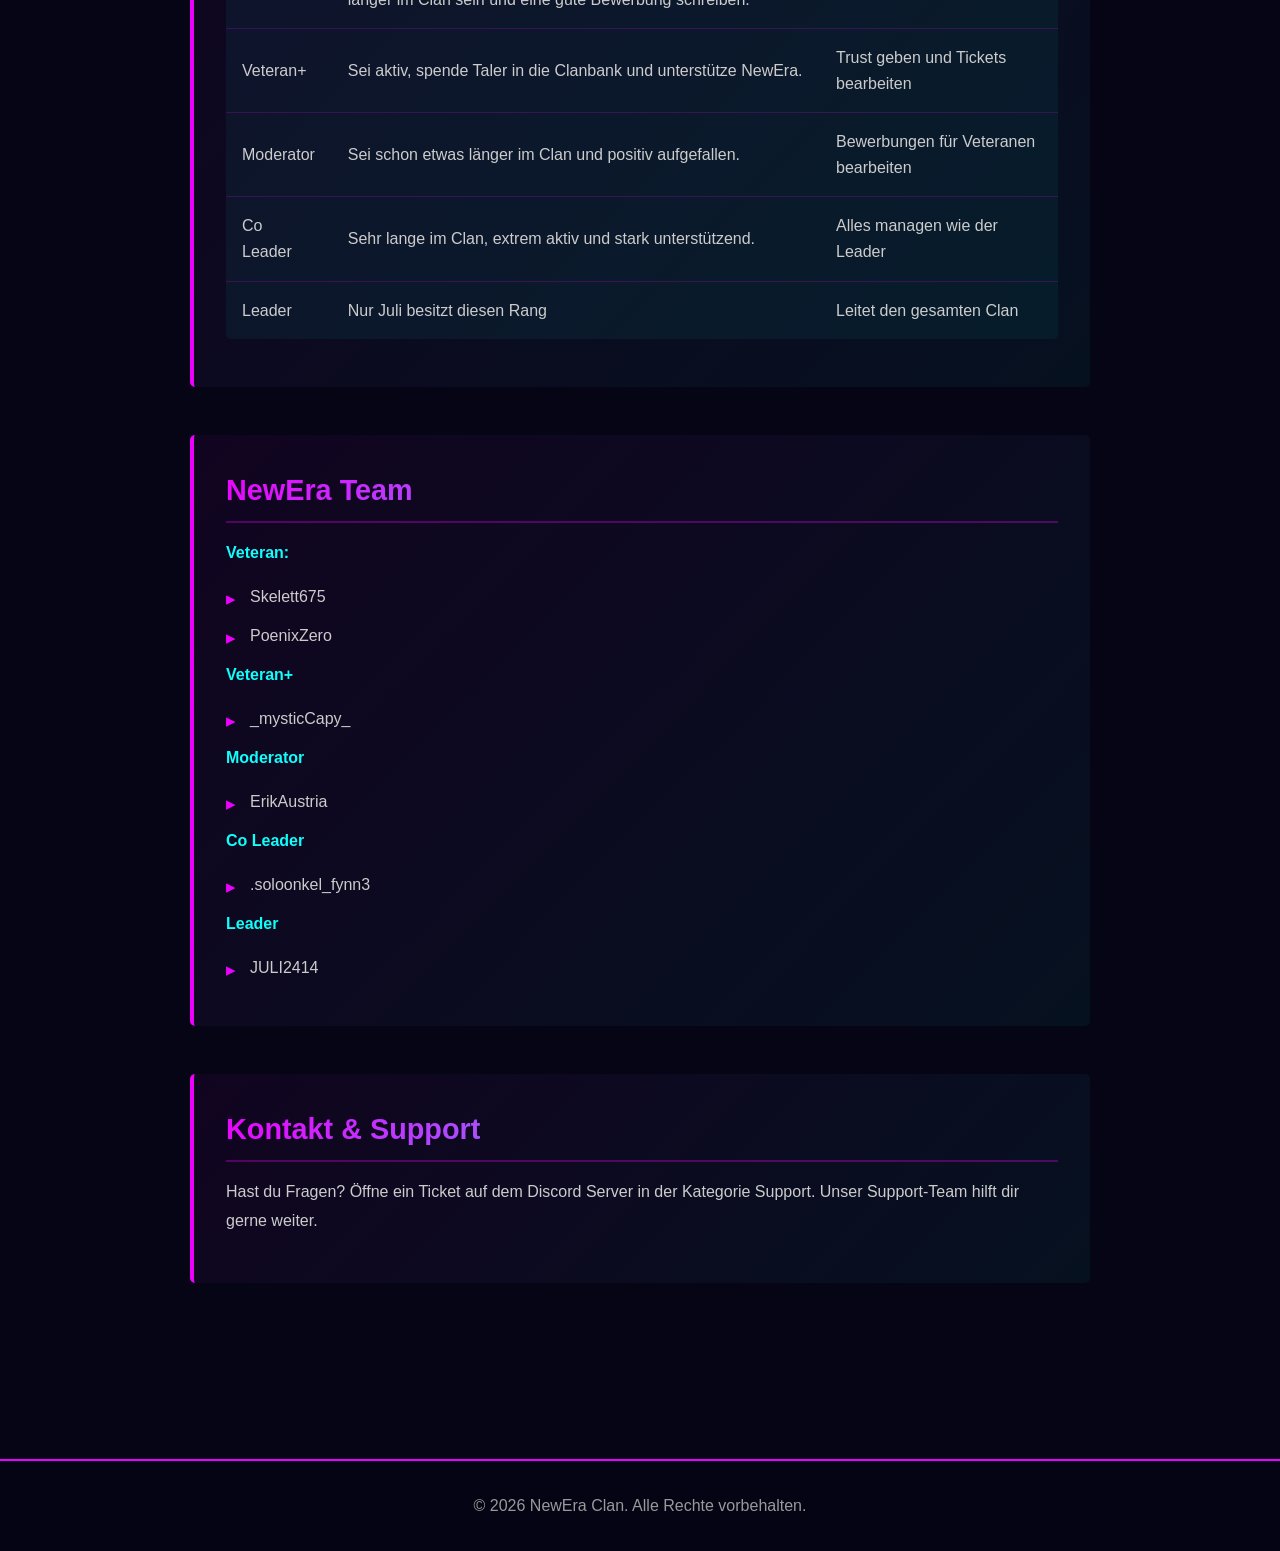
==== commit f847cd30: "Update claninfos.html" ====
--- a/claninfos.html
+++ b/claninfos.html
@@ -71,7 +71,7 @@
 
         <!-- RANKS -->
         <div class="info-section">
-            <h2>Clan-Rankings</h2>
+            <h2>Ränge</h2>
 
             <table class="info-table">
                 <tr>
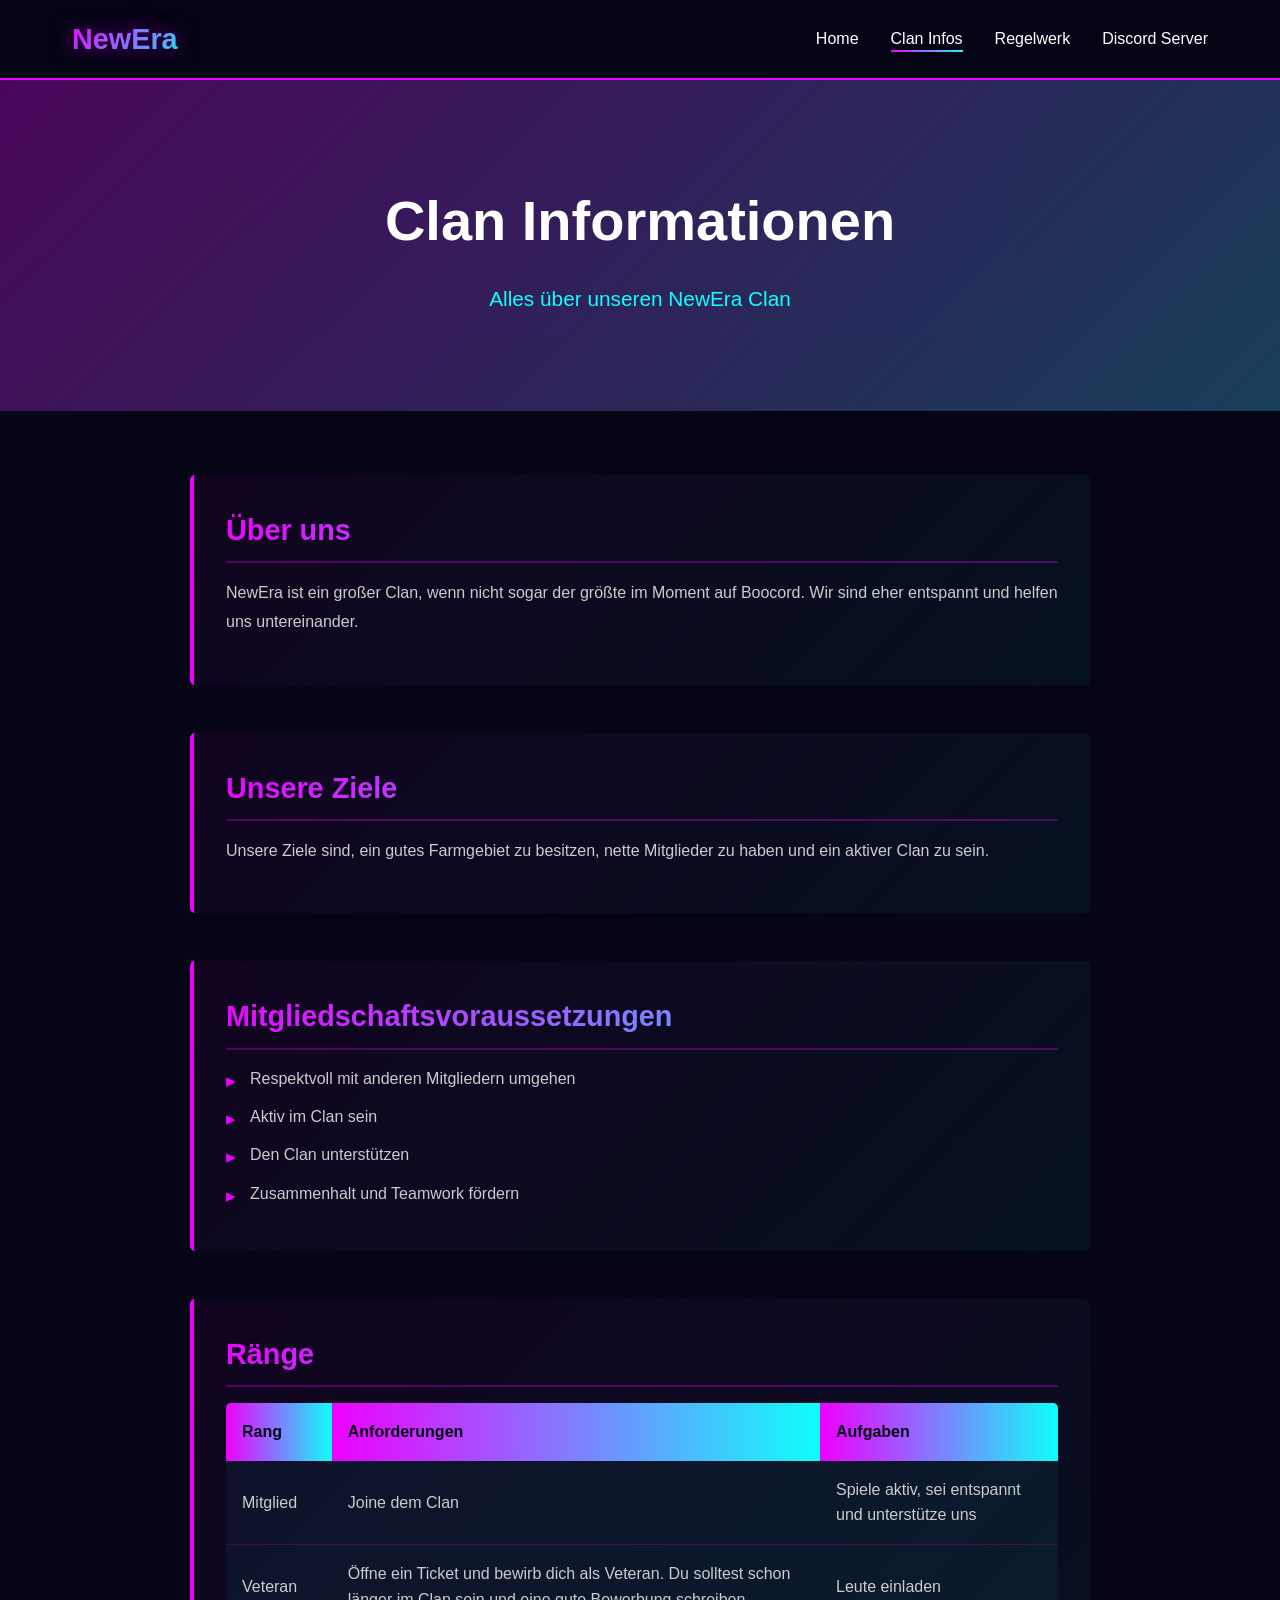
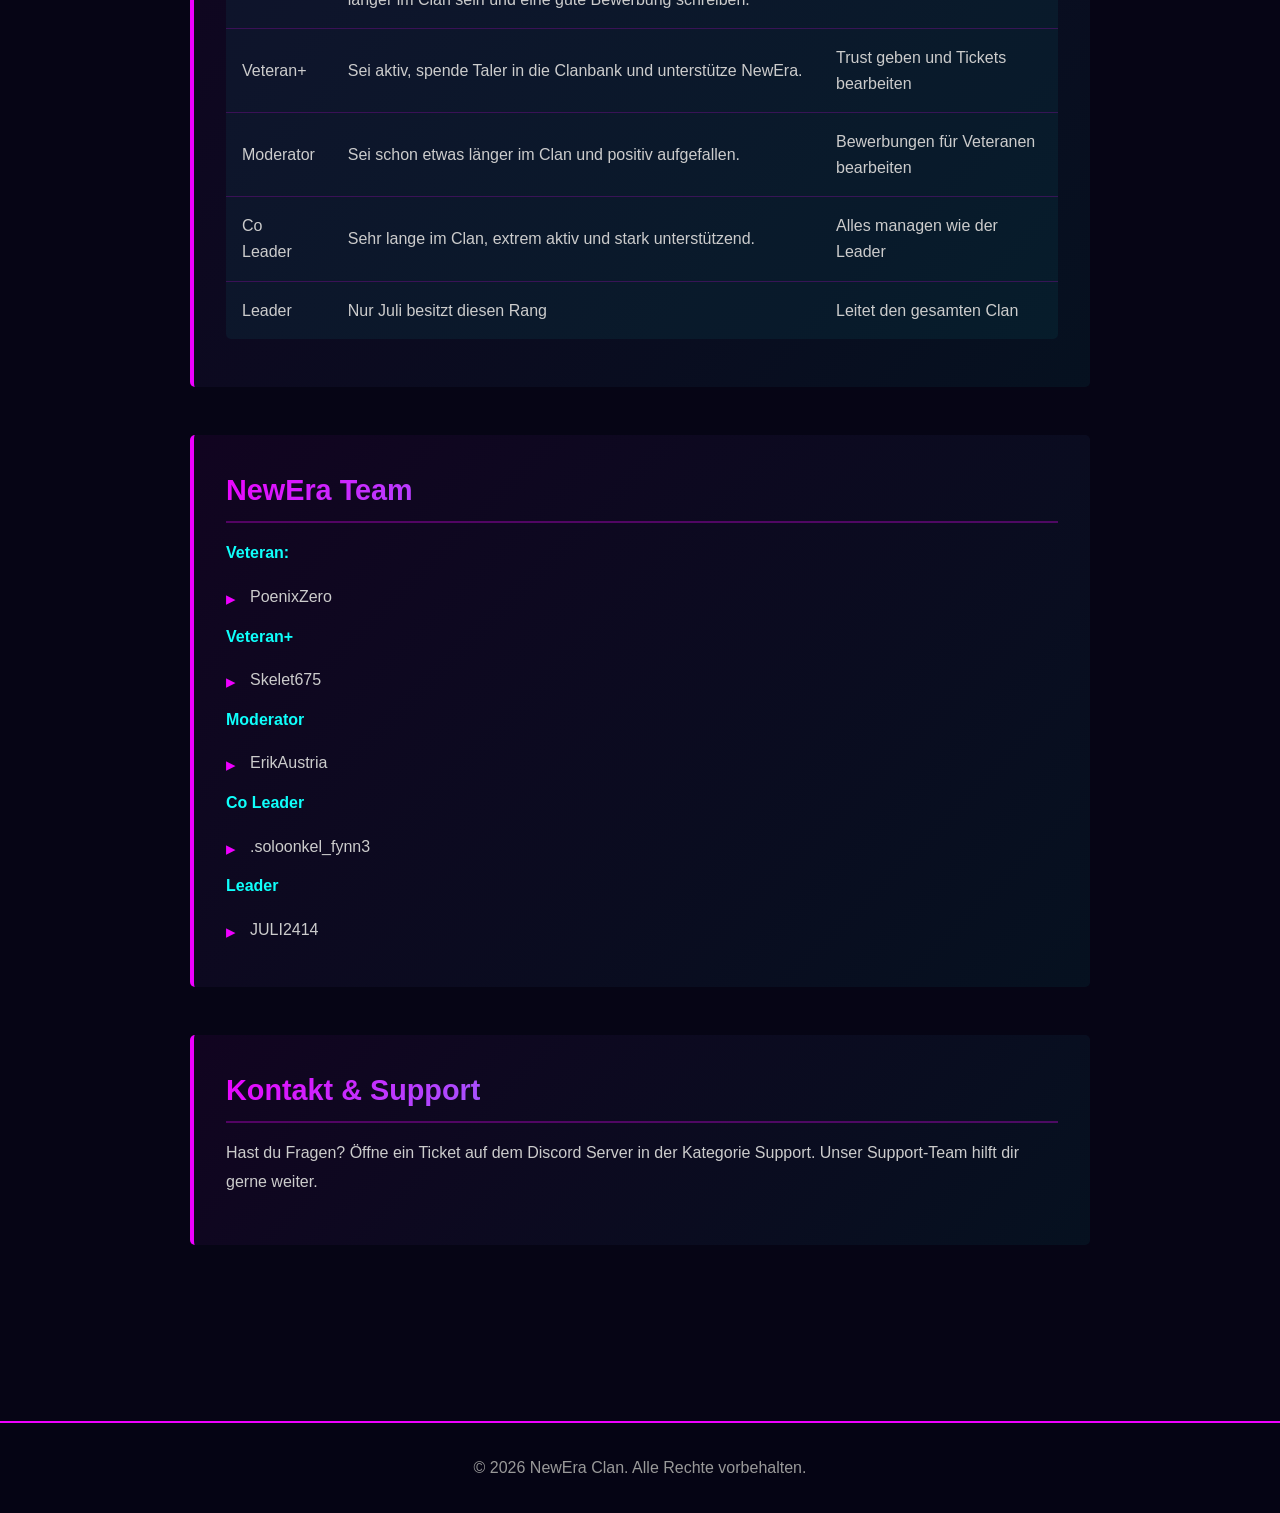
==== commit bc932a71: "Update claninfos.html" ====
--- a/claninfos.html
+++ b/claninfos.html
@@ -133,13 +133,12 @@
 
             <p><strong>Veteran:</strong></p>
             <ul>
-                <li>Skelett675</li>
                 <li>PoenixZero</li>
             </ul>
 
             <p><strong>Veteran+</strong></p>
             <ul>
-                <li>_mysticCapy_</li>
+                <li>Skelet675</li>
             </ul>
 
             <p><strong>Moderator</strong></p>
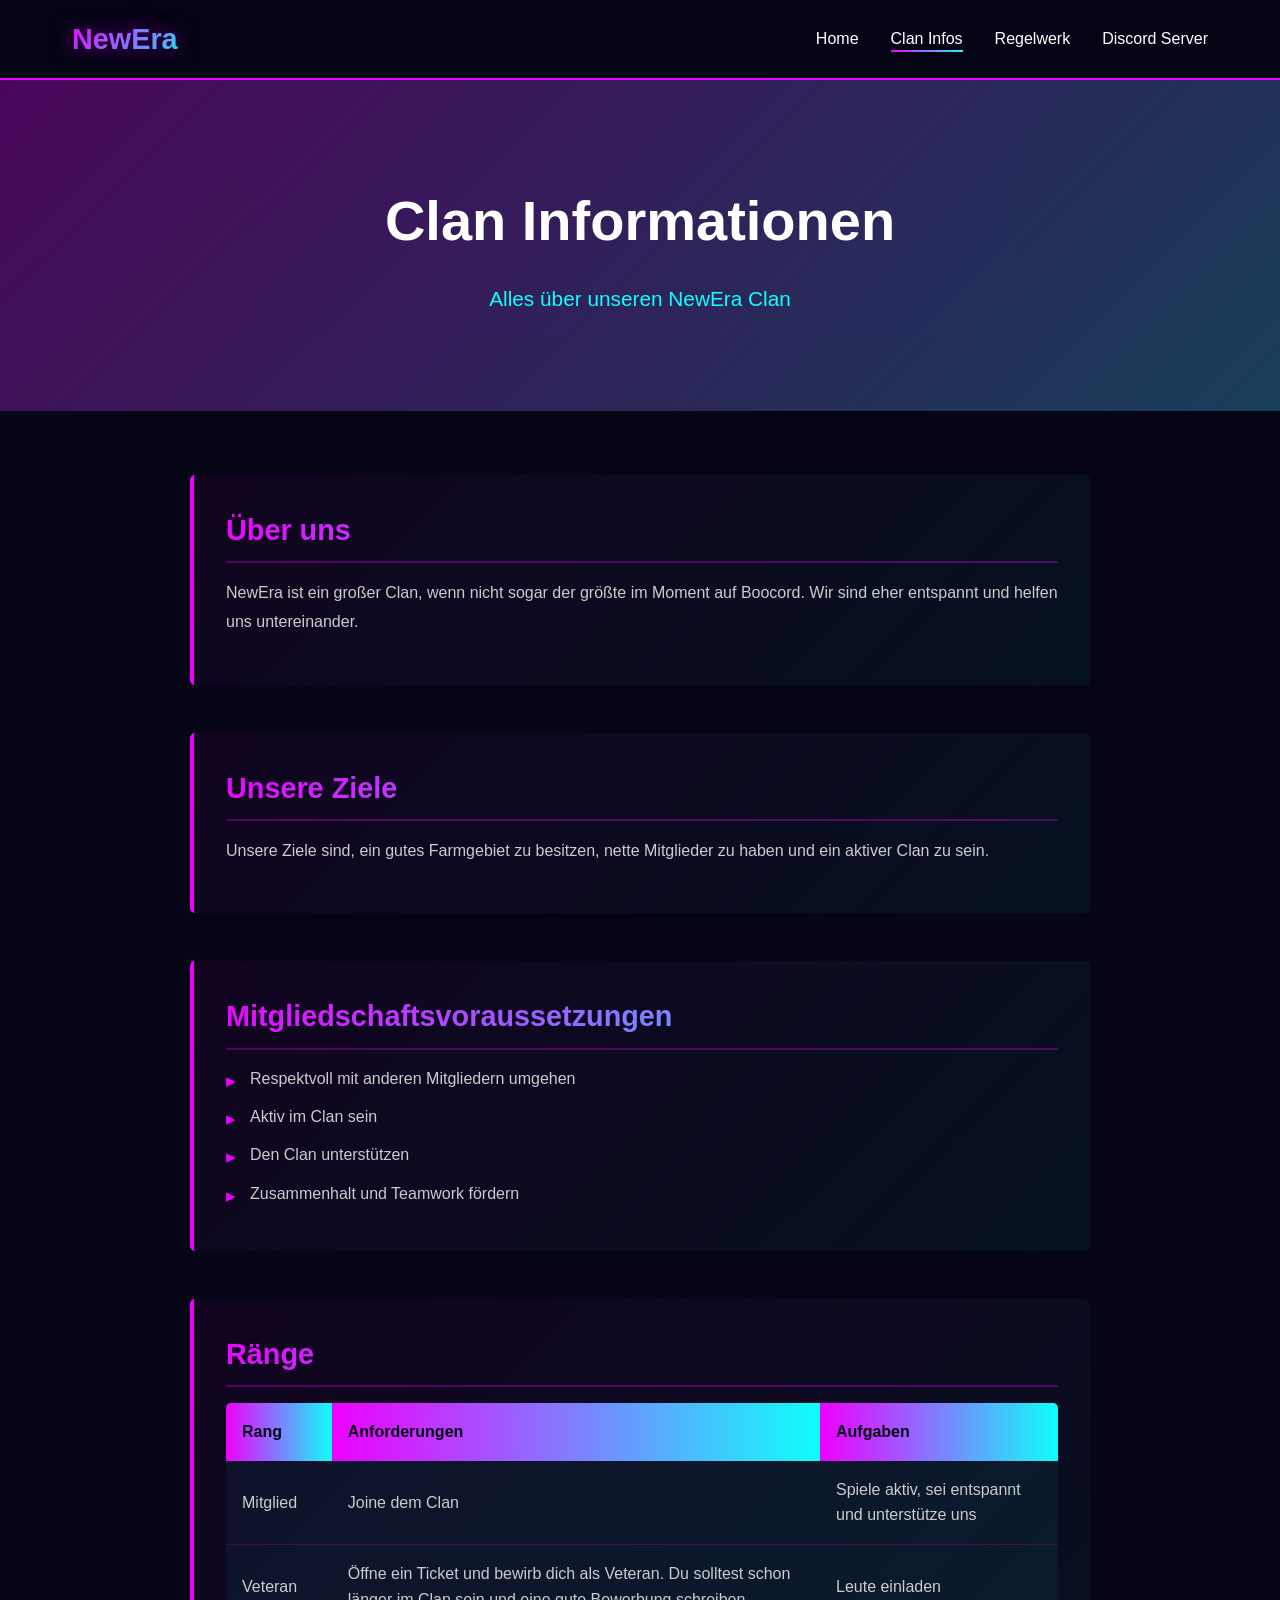
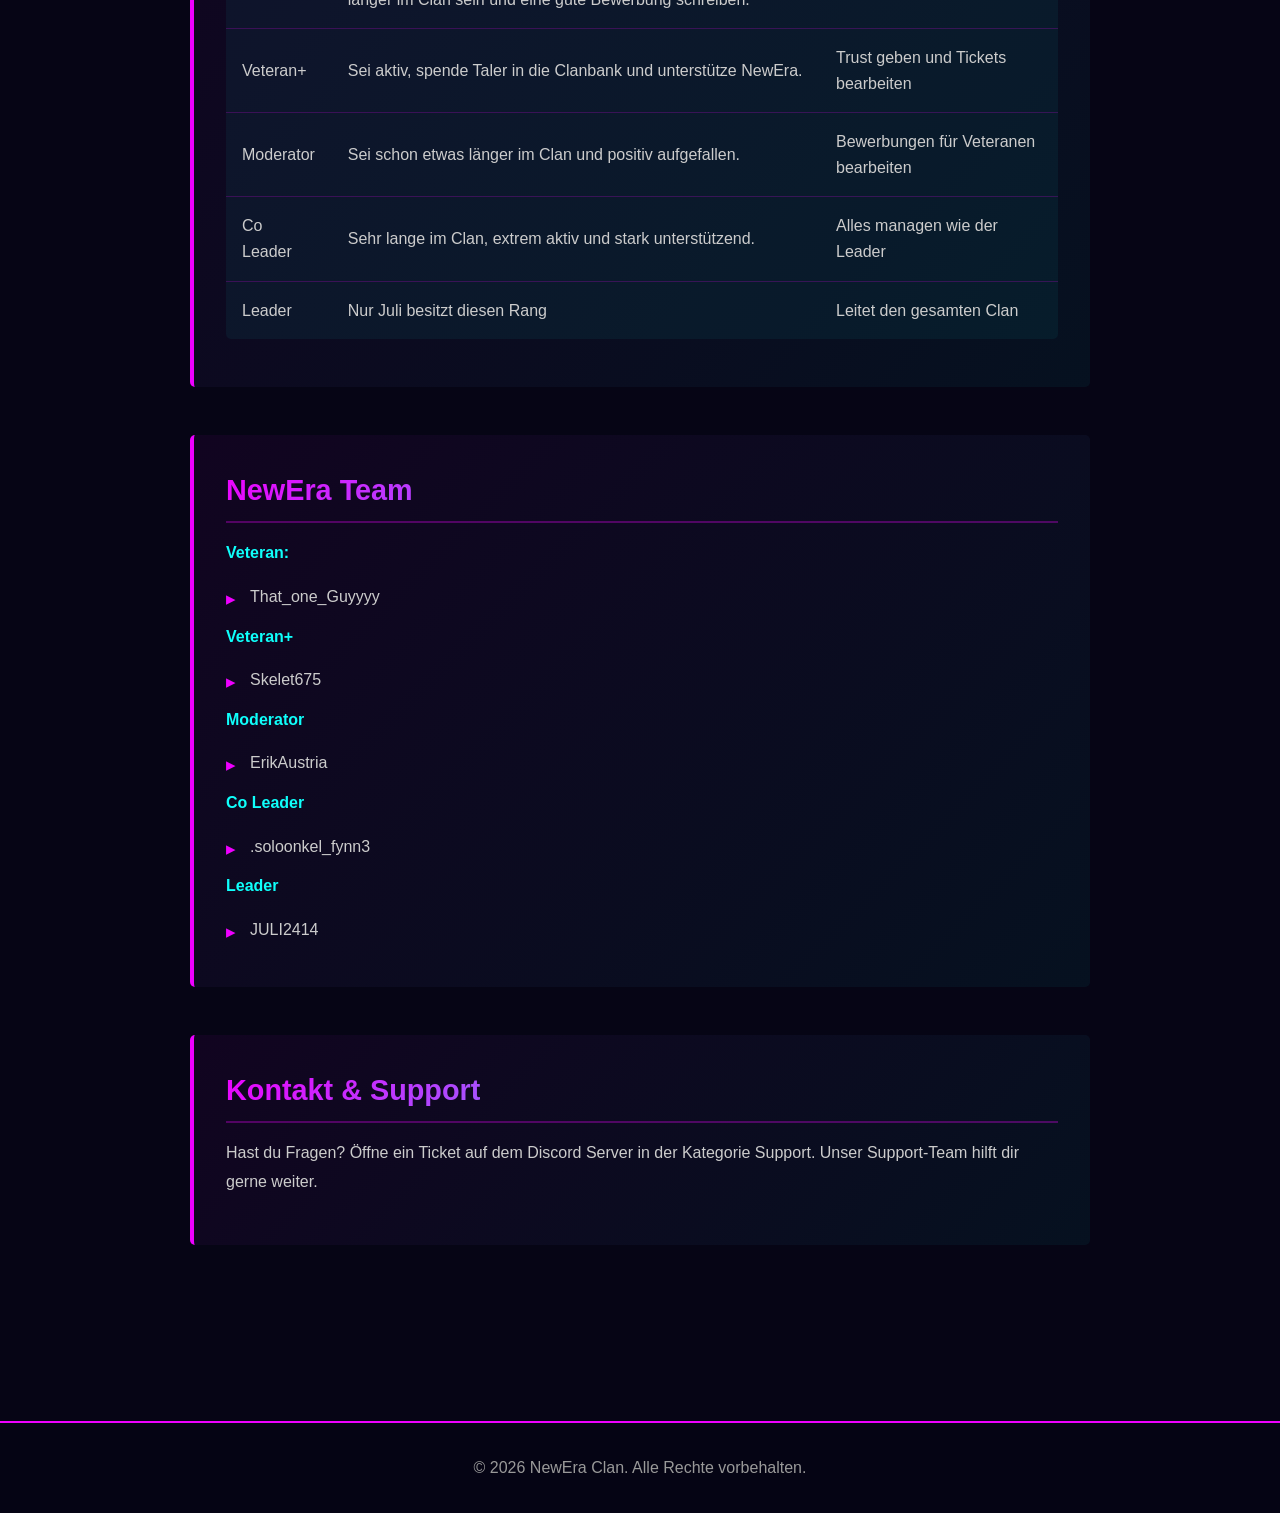
==== commit a5442aa8: "Update claninfos.html" ====
--- a/claninfos.html
+++ b/claninfos.html
@@ -133,7 +133,7 @@
 
             <p><strong>Veteran:</strong></p>
             <ul>
-                <li>PoenixZero</li>
+                <li>That_one_Guyyyy</li>
             </ul>
 
             <p><strong>Veteran+</strong></p>
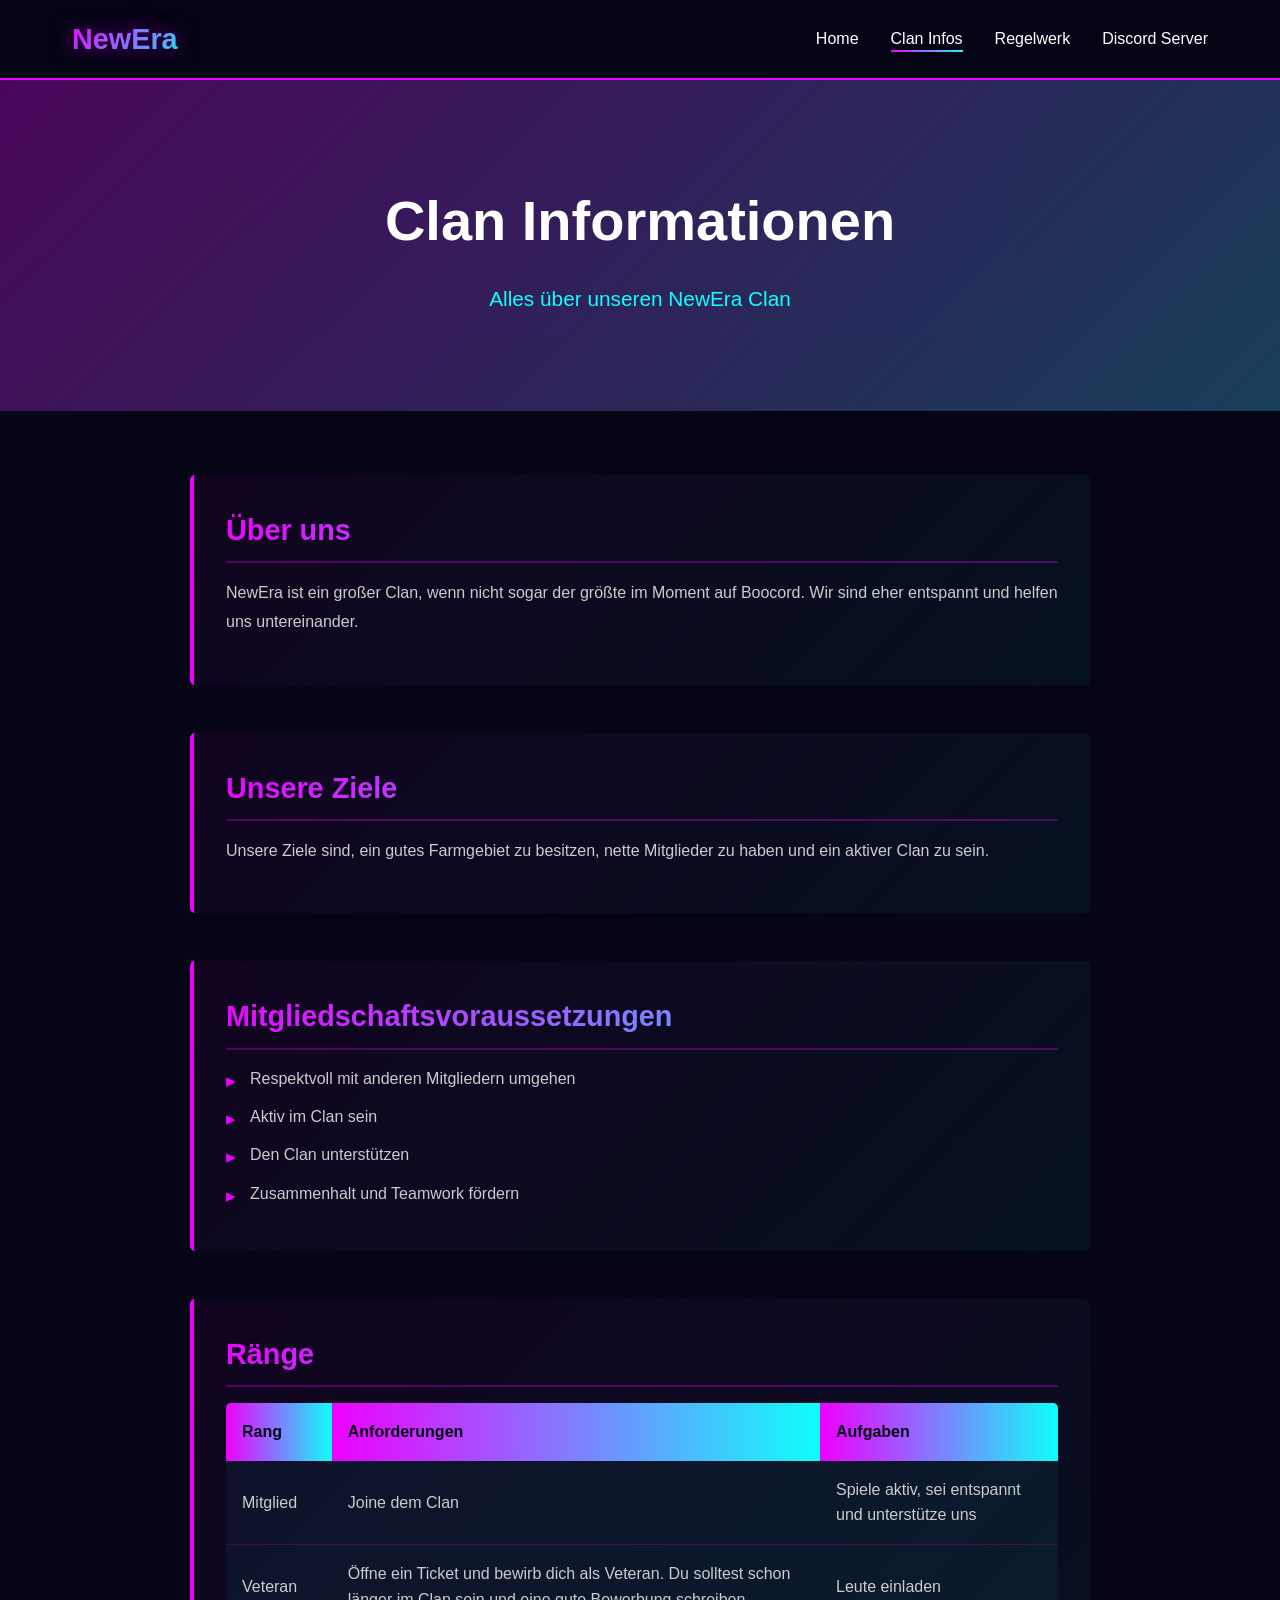
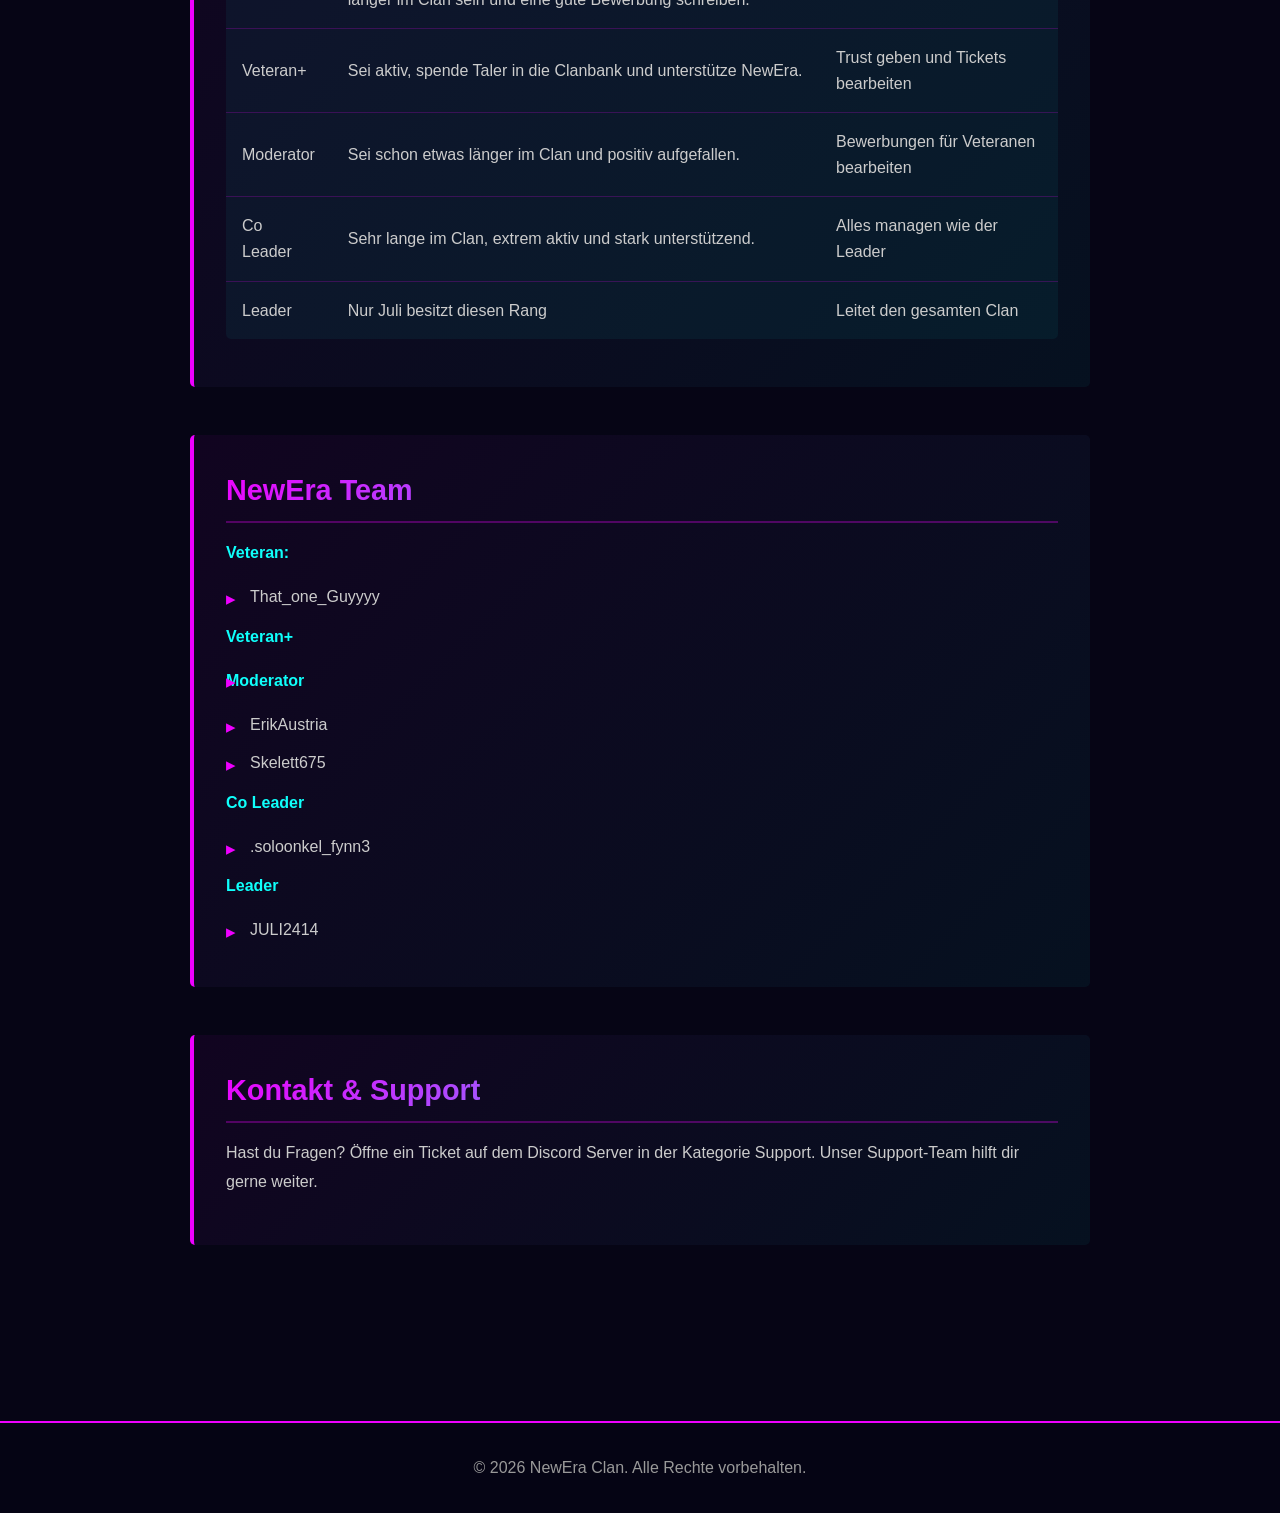
==== commit bd483b2f: "Update claninfos.html" ====
--- a/claninfos.html
+++ b/claninfos.html
@@ -138,12 +138,13 @@
 
             <p><strong>Veteran+</strong></p>
             <ul>
-                <li>Skelet675</li>
+                <li></li>
             </ul>
 
             <p><strong>Moderator</strong></p>
             <ul>
                 <li>ErikAustria</li>
+                <li>Skelett675</li>
             </ul>
 
             <p><strong>Co Leader</strong></p>
